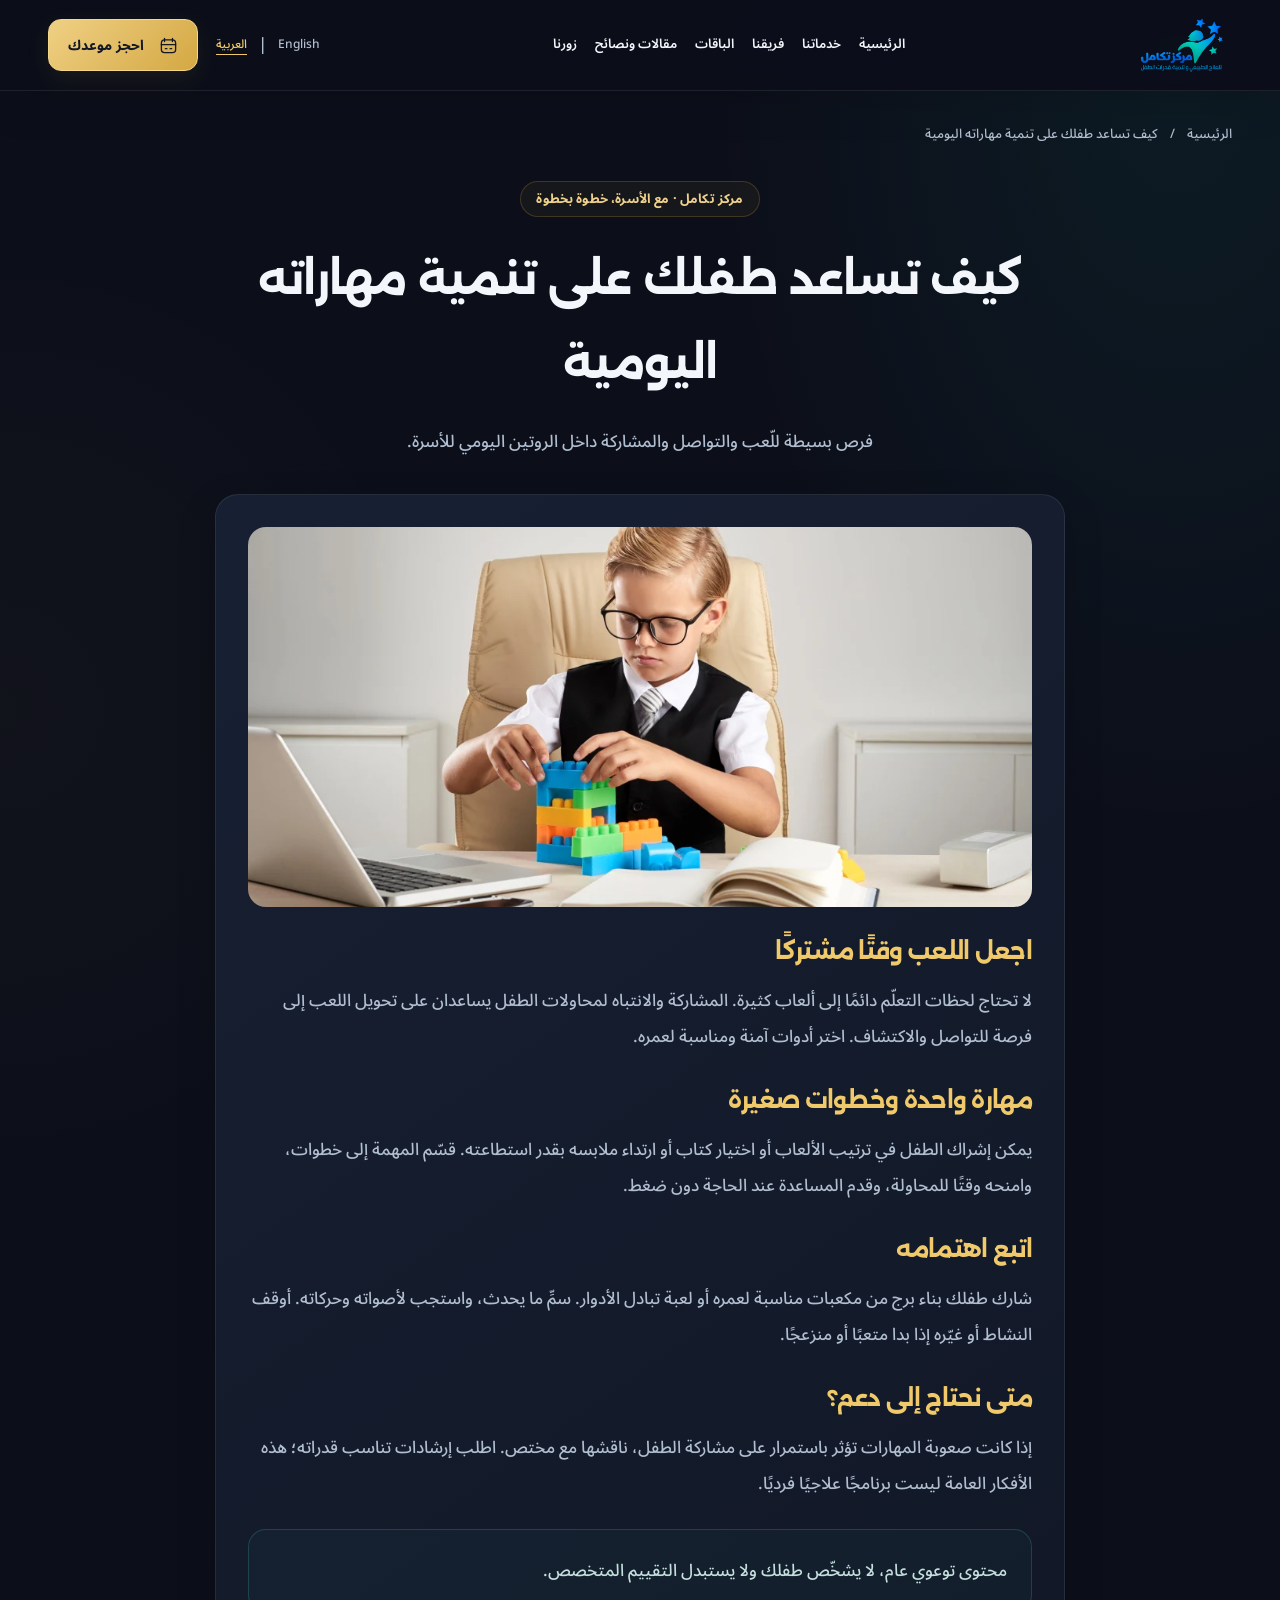
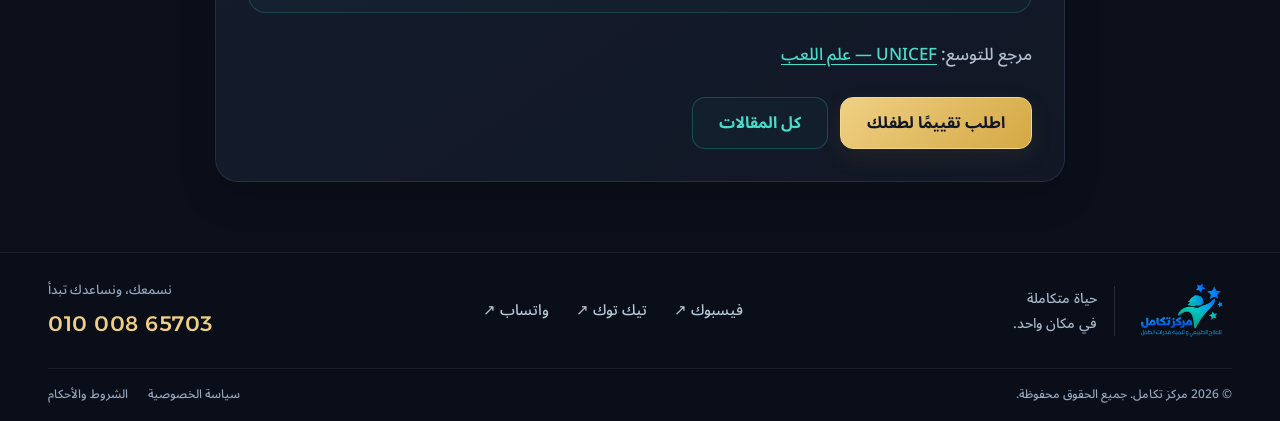
==== article-daily-skills.html @ 3f78d1b7 "update the website" ====
<!doctype html>
<html lang="ar" dir="rtl">
<head>
  <meta charset="UTF-8">
  <meta name="viewport" content="width=device-width, initial-scale=1">
  <meta name="theme-color" content="#0c0f1a">
  <meta name="keywords" content="علاج طبيعي أطفال دمنهور، مركز تكامل، تخاطب، تأهيل أطفال، تنمية مهارات">
  <meta name="description" content="فرص بسيطة للّعب والتواصل والمشاركة داخل الروتين اليومي للأسرة.">
  <title>كيف تساعد طفلك على تنمية مهاراته اليومية | مركز تكامل</title>
  <link rel="icon" href="favicon.ico" sizes="any">
  <link rel="icon" href="assets/images/favicon-32.png" type="image/png" sizes="32x32">
  <link rel="icon" href="assets/images/favicon-192.png" type="image/png" sizes="192x192">
  <link rel="apple-touch-icon" href="assets/images/apple-touch-icon.png" sizes="180x180">
  <meta property="og:type" content="article">
  <meta property="og:locale" content="ar_EG">
  <meta property="og:site_name" content="مركز تكامل للعلاج الطبيعي وتأهيل الأطفال">
  <meta property="og:title" content="كيف تساعد طفلك على تنمية مهاراته اليومية | مركز تكامل">
  <meta property="og:description" content="فرص بسيطة للّعب والتواصل والمشاركة داخل الروتين اليومي للأسرة.">
  <!-- Before publishing, set an absolute public image URL using scripts/set-public-url.cjs. -->
  <meta property="og:image" content="assets/images/hero.jpeg">
  <meta property="og:image:type" content="image/jpeg">
  <meta property="og:image:width" content="1195">
  <meta property="og:image:height" content="896">
  <meta property="og:image:alt" content="استقبال مركز تكامل للعلاج الطبيعي وتأهيل الأطفال في دمنهور">
  <meta name="twitter:card" content="summary_large_image">
  <meta name="twitter:title" content="كيف تساعد طفلك على تنمية مهاراته اليومية | مركز تكامل">
  <meta name="twitter:description" content="فرص بسيطة للّعب والتواصل والمشاركة داخل الروتين اليومي للأسرة.">
  <meta name="twitter:image" content="assets/images/hero.jpeg">
  <meta name="twitter:image:alt" content="استقبال مركز تكامل في دمنهور">
  <link rel="preconnect" href="https://fonts.googleapis.com">
  <link rel="preconnect" href="https://fonts.gstatic.com" crossorigin>
  <link href="https://fonts.googleapis.com/css2?family=Alexandria:wght@400;500;600;700;800&family=Noto+Sans+Arabic:wght@400;500;600;700&display=swap" rel="stylesheet">
  <link rel="stylesheet" href="assets/css/style.css">
  <link rel="stylesheet" href="assets/css/theme.css">
  <script src="assets/js/script.js" defer></script>
</head>
<body>
  <a class="skip-link" href="#main">انتقل إلى المحتوى</a>
  <svg class="icon-library" xmlns="http://www.w3.org/2000/svg" aria-hidden="true"><defs>
    <symbol id="i-arrow" viewBox="0 0 24 24"><path d="M19 12H5m6-6-6 6 6 6"/></symbol>
    <symbol id="i-phone" viewBox="0 0 24 24"><path d="m8 3 3 5-3 3a15 15 0 0 0 5 5l3-3 5 3c-1 7-6 6-12 1S1 5 8 3Z"/></symbol>
    <symbol id="i-pin" viewBox="0 0 24 24"><path d="M20 10c0 6-8 12-8 12S4 16 4 10a8 8 0 1 1 16 0Z"/><circle cx="12" cy="10" r="2.5"/></symbol>
    <symbol id="i-calendar" viewBox="0 0 24 24"><rect x="3" y="5" width="18" height="16" rx="4"/><path d="M7 3v4m10-4v4M3 11h18m-13 5h2m4 0h2"/></symbol>
    <symbol id="i-check" viewBox="0 0 24 24"><path d="m5 12 4 4L19 6"/></symbol>
    <symbol id="i-star" viewBox="0 0 24 24"><path d="m12 2 2.8 6.7L22 12l-7.2 2.8L12 22l-2.8-7.2L2 12l7.2-3.3Z"/></symbol>
    <symbol id="i-heart" viewBox="0 0 24 24"><path d="M20 5c-3-3-6-1-8 1-2-2-5-4-8-1-5 5 3 11 8 15 5-4 13-10 8-15Z"/></symbol>
    <symbol id="i-move" viewBox="0 0 24 24"><circle cx="14" cy="4" r="2"/><path d="m7 10 5-3 4 5 4 1m-8-6-2 7 5 3 1 5m-6-8-4 7"/></symbol>
    <symbol id="i-wave" viewBox="0 0 24 24"><path d="M2 9q3-5 6 0t6 0 8 0M2 15q3-5 6 0t6 0 8 0M2 21q3-5 6 0t6 0 8 0"/></symbol>
    <symbol id="i-chat" viewBox="0 0 24 24"><path d="M21 11a9 9 0 0 1-13 8l-5 2 1-5a9 9 0 1 1 17-5Z"/><path d="M8 10h8m-8 4h5"/></symbol>
    <symbol id="i-puzzle" viewBox="0 0 24 24"><path d="M3 4h6c-2-4 8-4 6 0h6v6c-4-2-4 6 0 4v7h-6c2-4-6-4-4 0H3v-7c4 2 4-6 0-4Z"/></symbol>
    <symbol id="i-book" viewBox="0 0 24 24"><path d="M12 5v16M3 3c3-1 6 0 9 2 3-2 6-3 9-2v16c-3-1-6 0-9 2-3-2-6-3-9-2Z"/></symbol>
    <symbol id="i-smile" viewBox="0 0 24 24"><circle cx="12" cy="12" r="9"/><path d="M8 9h.01M16 9h.01M8 14q4 5 8 0"/></symbol>
    <symbol id="i-clock" viewBox="0 0 24 24"><circle cx="12" cy="12" r="9"/><path d="M12 7v5l3 2"/></symbol>
    <symbol id="i-close" viewBox="0 0 24 24"><path d="m6 6 12 12M6 18 18 6"/></symbol>

    <!-- Reusable, decorative-only rounded doodles. No text or interaction. -->
    <symbol id="d-cloud" viewBox="0 0 80 60"><path d="M19 42C7 43 7 26 19 25c-1-16 23-21 29-6 14-6 26 11 16 20-3 3-8 4-14 3Z"/><path d="m25 51 3 2m13-1 3 2m12-5 2 2" stroke-dasharray="1 6"/></symbol>
    <symbol id="d-kite" viewBox="0 0 80 110"><path d="m36 8 25 20-13 34L19 43Z"/><path d="m36 8 12 54M19 43l42-15M48 62c-20 12 10 19-2 29-4 4-10 4-15 11"/><path d="m42 73-8-3 3 9 5-6 8 5-1-9Z"/><path d="m11 13-4-2m56 1 4-4" opacity=".5"/></symbol>
    <symbol id="d-planet" viewBox="0 0 80 80"><circle cx="40" cy="39" r="21"/><ellipse cx="40" cy="42" rx="34" ry="10" transform="rotate(-22 40 42)"/><circle cx="34" cy="30" r="3"/><path d="m65 9 1 4m-3-2 5-1"/></symbol>
    <symbol id="d-blocks" viewBox="0 0 80 70"><rect x="9" y="34" width="25" height="25" rx="5" transform="rotate(-6 21 46)"/><rect x="40" y="36" width="25" height="25" rx="5" transform="rotate(5 52 48)"/><path d="m28 27 8-19 14 16c1 2-1 4-3 4l-16 2q-5 0-3-3Z"/><circle cx="21" cy="46" r="5"/><path d="m47 44 10 10m0-10-10 10"/></symbol>
    <symbol id="d-physio" viewBox="0 0 80 60"><ellipse cx="24" cy="34" rx="6" ry="11" transform="rotate(25 24 34)"/><ellipse cx="46" cy="21" rx="6" ry="11" transform="rotate(25 46 21)"/><path d="M10 49c17 8 33 2 40-9s12-9 23-8" stroke-dasharray="1 6"/></symbol>
    <symbol id="d-speech" viewBox="0 0 80 60"><path d="M8 15q0-6 7-6h23q7 0 7 7v12q0 7-7 7H24l-10 8 2-8q-8 0-8-7Z"/><path d="M47 24h14q8 0 8 8v10q0 7-7 7h-3l1 7-10-7h-9q-7 0-7-7"/><path d="M18 22h1m9 0h1m9 0h1" stroke-width="3.5"/></symbol>
    <symbol id="d-sensory" viewBox="0 0 80 60"><path d="m13 18 12-3c-7-11 9-15 8-2l12-3 4 12c11-8 15 10 2 8l4 13-13 4c7 10-9 15-8 2l-13 3-3-12C5 48 1 32 16 32Z"/><circle cx="66" cy="15" r="5"/><path d="m62 39 7-4 2 8Z"/></symbol>
    <symbol id="d-water" viewBox="0 0 80 60"><circle cx="24" cy="16" r="7"/><circle cx="49" cy="25" r="5"/><circle cx="60" cy="10" r="3"/><path d="M7 40q8-9 16 0t16 0 16 0 16 0M13 51q8-8 16 0t16 0 16 0"/></symbol>
    <symbol id="d-feeding" viewBox="0 0 80 60"><path d="M20 30c-14-6-4-27 5-20 9 7 4 18-1 20l-2 22q-2 4-5 0Z"/><path d="M41 33h31c-1 14-27 17-31 0Zm5 14h20"/><path d="M48 24c-6-6 5-7 1-13m11 12c-5-5 5-7 1-12" opacity=".65"/></symbol>
    <symbol id="d-journey" viewBox="0 0 240 65"><path d="M8 48c28-41 52 23 87-4 36-29 42-18 61-8s35 12 70-22" stroke-dasharray="1 8"/><path d="m213 15 15-4-3 16"/></symbol>
    <symbol id="d-bear" viewBox="0 0 80 75"><path d="M19 28C-1 17 18 0 27 19c8-4 18-4 26 0C65 0 81 20 61 29c16 26 0 42-21 42S3 54 19 28Z" fill="var(--raised)"/><circle cx="28" cy="41" r="2" fill="currentColor" stroke="none"/><circle cx="51" cy="41" r="2" fill="currentColor" stroke="none"/><path d="M35 49q5-5 10 0l-5 4Zm5 4v3m-7 0q7 6 14 0"/><path d="m11 62 4-4m50 1 4 4"/></symbol>
  <symbol id="service-icon-physio" viewBox="0 0 44 44"><circle cx="20" cy="8" r="4" fill="#f0cc7c"/><path d="m9 20 10-7 6 8 7 2M19 14l-4 12 8 6 1 9M15 26 8 38" stroke="#71c7ff" stroke-width="4"/><path d="M30 9h7m-3-3v6" stroke="#63e0c7"/></symbol><symbol id="service-icon-speech" viewBox="0 0 44 44"><path d="M5 8h26v20H16l-8 7v-7H5Z" fill="#63e0c7" fill-opacity=".25" stroke="#63e0c7"/><path d="M25 20h14v16h-4v6l-8-6h-7" stroke="#f0cc7c"/><circle cx="12" cy="18" r="2" fill="#63e0c7"/><circle cx="19" cy="18" r="2" fill="#63e0c7"/><circle cx="26" cy="18" r="2" fill="#63e0c7"/></symbol><symbol id="service-icon-sensory" viewBox="0 0 44 44"><path d="M6 9h10c-3-9 12-9 9 0h10v10c9-3 9 12 0 9v10H25c3-9-12-9-9 0H6V28c9 3 9-12 0-9Z" fill="#c8b0f7" fill-opacity=".25" stroke="#c8b0f7"/><circle cx="20" cy="23" r="5" fill="#f0cc7c" stroke="none"/></symbol><symbol id="service-icon-water" viewBox="0 0 44 44"><path d="M22 4C18 11 9 17 9 25a13 13 0 0 0 26 0C35 17 26 11 22 4Z" fill="#76daf0" fill-opacity=".3" stroke="#76daf0"/><path d="M4 37q5-5 10 0t10 0 10 0 8 0M15 25q0 7 7 7" stroke="#63e0c7"/></symbol><symbol id="service-icon-learning" viewBox="0 0 44 44"><path d="M22 12Q12 5 4 9v27q9-4 18 3 9-7 18-3V9q-9-4-18 3Z" fill="#f0cc7c" fill-opacity=".2" stroke="#f0cc7c"/><path d="M22 12v27M9 17l7 2m-7 5 7 2m12-8 7-2m-7 9 7-2" stroke="#63e0c7"/></symbol><symbol id="service-icon-feeding" viewBox="0 0 44 44"><circle cx="19" cy="17" r="11" fill="#f2b1bb" fill-opacity=".2" stroke="#f2b1bb"/><path d="M13 20q6 6 12 0M7 40v-5q12-10 24 0v5M37 20v19" stroke="#f2b1bb"/><ellipse cx="37" cy="13" rx="4" ry="7" fill="#f0cc7c" stroke="none"/><circle cx="15" cy="15" r="1.5" fill="#f0cc7c"/><circle cx="23" cy="15" r="1.5" fill="#f0cc7c"/></symbol></defs></svg>

  <header class="site-header">
    <div class="container header-inner">
      <a class="brand" href="index.html#home" aria-label="تكامل، الرئيسية"><img src="assets/images/logo.webp" alt="شعار مركز تكامل" width="94" height="63"><span class="brand-divider"></span><span class="brand-caption">العلاج الطبيعي<br>وتأهيل الأطفال</span></a>
      <nav class="desktop-nav" aria-label="القائمة الرئيسية"><a href="index.html#home" data-i18n="home">الرئيسية</a><a href="index.html#services" data-i18n="services">خدماتنا</a><a href="index.html#team" data-i18n="team">فريقنا</a><a href="packages.html" data-i18n="packages">الباقات</a><a href="index.html#articles" data-i18n="articles">مقالات ونصائح</a><a href="index.html#visit" data-i18n="visit">زورنا</a></nav>
      <div class="header-actions"><div class="language-switch" role="group" aria-label="لغة الواجهة / Interface language"><button type="button" data-language="ar" lang="ar" aria-pressed="true">العربية</button><span aria-hidden="true">|</span><button type="button" data-language="en" lang="en" aria-pressed="false">English</button></div><button class="btn btn-primary btn-small" data-book><svg><use href="#i-calendar"/></svg><span data-i18n="book">احجز موعدك</span></button></div>
    </div>
  <nav class="mobile-extra-nav" aria-label="صفحات المركز"><a href="packages.html" data-i18n="packages">الباقات</a><a href="index.html#articles" data-i18n="articles">مقالات ونصائح</a><a href="index.html#team" data-i18n="team">فريقنا</a></nav></header><p class="language-notice container" lang="en" dir="ltr" hidden>English interface preview. Clinical information and articles are currently available in Arabic.</p>

  <main id="main" class="content-page container" lang="ar" dir="rtl"><nav class="breadcrumbs" aria-label="مسار الصفحة"><a href="index.html">الرئيسية</a><span aria-hidden="true">/</span><span>كيف تساعد طفلك على تنمية مهاراته اليومية</span></nav><header class="page-intro"><span class="eyebrow">مركز تكامل · مع الأسرة، خطوة بخطوة</span><h1>كيف تساعد طفلك على تنمية مهاراته اليومية</h1><p>فرص بسيطة للّعب والتواصل والمشاركة داخل الروتين اليومي للأسرة.</p></header><article class="prose-panel"><img class="article-cover" src="assets/images/تنمية المهارات وصعوبات التعلّم.webp" alt="كيف تساعد طفلك على تنمية مهاراته اليومية" width="800" height="533"><section><h2>اجعل اللعب وقتًا مشتركًا</h2><p>لا تحتاج لحظات التعلّم دائمًا إلى ألعاب كثيرة. المشاركة والانتباه لمحاولات الطفل يساعدان على تحويل اللعب إلى فرصة للتواصل والاكتشاف. اختر أدوات آمنة ومناسبة لعمره.</p></section><section><h2>مهارة واحدة وخطوات صغيرة</h2><p>يمكن إشراك الطفل في ترتيب الألعاب أو اختيار كتاب أو ارتداء ملابسه بقدر استطاعته. قسّم المهمة إلى خطوات، وامنحه وقتًا للمحاولة، وقدم المساعدة عند الحاجة دون ضغط.</p></section><section><h2>اتبع اهتمامه</h2><p>شارك طفلك بناء برج من مكعبات مناسبة لعمره أو لعبة تبادل الأدوار. سمِّ ما يحدث، واستجب لأصواته وحركاته. أوقف النشاط أو غيّره إذا بدا متعبًا أو منزعجًا.</p></section><section><h2>متى نحتاج إلى دعم؟</h2><p>إذا كانت صعوبة المهارات تؤثر باستمرار على مشاركة الطفل، ناقشها مع مختص. اطلب إرشادات تناسب قدراته؛ هذه الأفكار العامة ليست برنامجًا علاجيًا فرديًا.</p></section><aside class="info-panel">محتوى توعوي عام، لا يشخّص طفلك ولا يستبدل التقييم المتخصص.</aside><p class="article-source">مرجع للتوسع: <a href="https://www.unicef.org/parenting/child-care/science-of-play" target="_blank" rel="noopener noreferrer">UNICEF — علم اللعب</a></p><div class="page-actions"><button class="btn btn-primary" data-book>اطلب تقييمًا لطفلك</button><a class="btn btn-outline" href="index.html#articles">كل المقالات</a></div></article></main><footer class="site-footer"><div class="container footer-top"><a class="brand" href="index.html#home"><img src="assets/images/logo.webp" width="100" height="67" alt="مركز تكامل"><span class="footer-slogan">حياة متكاملة<br>في مكان واحد.</span></a><div class="footer-social"><a href="https://www.facebook.com/profile.php?id=100064172256756" target="_blank" rel="noopener noreferrer">فيسبوك ↗</a><a href="https://tiktok.com/@drminareda" target="_blank" rel="noopener noreferrer">تيك توك ↗</a><a href="https://wa.me/201068681114" target="_blank" rel="noopener noreferrer">واتساب ↗</a></div><a class="footer-phone" href="tel:01000865703"><small>نسمعك، ونساعدك تبدأ</small><strong dir="ltr">010 008 65703</strong></a></div><div class="container footer-bottom"><span>© <span id="year">2026</span> مركز تكامل. جميع الحقوق محفوظة.</span><span class="footer-legal"><a href="privacy.html" data-i18n="privacy">سياسة الخصوصية</a><a href="terms.html" data-i18n="terms">الشروط والأحكام</a></span></div></footer><nav class="mobile-dock" aria-label="الوصول السريع"><a href="index.html#home" class="dock-item"><svg><use href="#i-heart"/></svg><span>الرئيسية</span></a><a href="index.html#services" class="dock-item"><svg><use href="#i-puzzle"/></svg><span>الخدمات</span></a><button class="dock-book" data-book><svg><use href="#i-calendar"/></svg>احجز موعدك</button><a href="index.html#visit" class="dock-item"><svg><use href="#i-pin"/></svg><span>الموقع</span></a><a href="tel:01000865703" class="dock-item"><svg><use href="#i-phone"/></svg><span>اتصل</span></a></nav><dialog lang="ar" dir="rtl" id="booking-dialog" aria-labelledby="booking-title"><div class="dialog-shell"><button class="close-dialog" aria-label="إغلاق"><svg><use href="#i-close"/></svg></button><span class="eyebrow">خطوة صغيرة، نبدأها معًا</span><h2 id="booking-title">نرتّب أول زيارة؟</h2><div class="booking-progress" aria-label="خطوات طلب الموعد"><span class="current" id="progress-one">١. تفاصيل الزيارة</span><i></i><span id="progress-two">٢. راجع وأرسل</span></div><form id="booking-form"><label for="parent-name">اسم ولي الأمر <span>*</span></label><input id="parent-name" name="parent" autocomplete="name" placeholder="الاسم الذي تحب أن نناديك به" required maxlength="70"><label for="booking-service">الخدمة المطلوبة <span>*</span></label><select id="booking-service" name="service" required><option value="تقييم أولي / أحتاج مساعدة في الاختيار">تقييم أولي / أحتاج مساعدة في الاختيار</option></select><div class="form-columns"><div><label for="preferred-date">يوم مفضّل <small>اختياري</small></label><input id="preferred-date" name="date" type="date"></div><div><label for="preferred-period">الفترة المفضّلة</label><select id="preferred-period" name="period"><option value="أي وقت مناسب">أي وقت مناسب</option><option>صباحًا</option><option>مساءً</option></select></div></div><p class="form-note"><svg><use href="#i-chat"/></svg>هنجهّز رسالة واتساب بالتفاصيل. الموعد يتأكد بعد رد المركز.</p><button class="btn btn-primary full-width" type="submit">مراجعة طلب الموعد <svg><use href="#i-arrow"/></svg></button><p class="privacy-note">بياناتك لا تُحفظ في الموقع. تُشارك مع المركز عند إرسالك الرسالة عبر واتساب.</p></form><div id="booking-review" hidden><div class="review-card" id="review-summary"></div><p class="form-note">راجع التفاصيل، ثم افتح واتساب واضغط إرسال لإتمام طلبك. الموعد المفضّل ليس حجزًا مؤكدًا.</p><a class="btn btn-primary full-width" id="whatsapp-send" target="_blank" rel="noopener noreferrer">افتح واتساب لإرسال الطلب <svg><use href="#i-arrow"/></svg></a><button class="text-button review-back" id="review-back">تعديل التفاصيل</button></div><a class="booking-phone" href="tel:01000865703">تفضّل المكالمة؟ <span dir="ltr">010 008 65703</span></a></div></dialog><div class="toast" id="toast" role="status"></div><noscript><p class="container">للحجز اتصل على <a href="tel:01000865703">01000865703</a>.</p></noscript></body></html>
---- assets/css/style.css ----
:root{--blue:#0963d7;--blue-deep:#064ba7;--teal:#029c98;--ink:#182d44;--muted:#6b7987;--line:#e7edf1;--ice:#f1f7fc;--mint:#ecf8f4;--white:#fff;--radius:24px;--font:'Noto Sans Arabic',sans-serif;--heading:'Alexandria',sans-serif}
*{box-sizing:border-box}html{scroll-behavior:smooth;scroll-padding-top:105px}body{margin:0;background:var(--white);color:var(--ink);font:15px/1.8 var(--font);-webkit-font-smoothing:antialiased}button,input,select{font:inherit}button,a,input,select,summary{-webkit-tap-highlight-color:transparent}button,a{touch-action:manipulation}button{cursor:pointer}a{text-decoration:none;color:inherit}button{color:inherit}button:disabled{cursor:default}svg{width:22px;height:22px;fill:none;stroke:currentColor;stroke-width:1.65;stroke-linecap:round;stroke-linejoin:round;flex-shrink:0}img{max-width:100%;display:block}h1,h2,h3,p{margin:0}h1,h2,h3{font-family:var(--heading);font-weight:600;letter-spacing:-.7px}h2{font-size:27px;line-height:1.6}h3{font-size:24px}button{border:0;background:none}button:focus-visible,a:focus-visible,summary:focus-visible,input:focus-visible,select:focus-visible,[tabindex]:focus-visible{outline:3px solid #03a4a0;outline-offset:4px}button,a{transition:background .2s,transform .2s,color .2s,box-shadow .2s}button:active,.btn:active{transform:translateY(1px)}[hidden]{display:none!important}.container{width:min(1224px,calc(100% - 96px));margin-inline:auto}.icon-library{position:absolute;width:0;height:0;overflow:hidden}.sr-only{position:absolute;width:1px;height:1px;overflow:hidden;clip-path:inset(50%);white-space:nowrap}.skip-link{position:fixed;top:-80px;right:20px;z-index:100;background:var(--blue);color:white;padding:12px}.skip-link:focus{top:10px}
.site-header{position:sticky;top:0;background:rgba(255,255,255,.96);backdrop-filter:blur(16px);border-bottom:1px solid var(--line);z-index:20}.header-inner{height:90px;display:flex;align-items:center;justify-content:space-between;gap:22px}.brand{display:flex;align-items:center;gap:17px}.brand img{object-fit:contain;width:94px;height:63px}.brand-divider{height:30px;width:1px;background:var(--line)}.brand-caption{font-size:10px;line-height:1.9;color:var(--muted)}.desktop-nav{display:flex;gap:31px;align-items:center;height:100%;font-size:13px}.desktop-nav a{height:100%;display:flex;align-items:center;position:relative}.desktop-nav a:hover,.desktop-nav .active{color:var(--blue)}.desktop-nav .active:after{content:'';position:absolute;bottom:20px;right:50%;width:4px;height:4px;border-radius:50%;background:var(--blue)}.header-actions{display:flex;align-items:center;gap:23px}.phone-link{display:flex;align-items:center;gap:8px;font-size:12px;font-weight:600}.phone-link svg{width:17px}.btn{display:inline-flex;align-items:center;justify-content:center;gap:15px;min-height:54px;padding:12px 26px;border-radius:12px;font-weight:600;font-size:13px;border:1px solid transparent;white-space:nowrap}.btn svg{width:19px;height:19px}.btn-primary{background:var(--blue);color:white;box-shadow:0 5px 12px #0963d70b}.btn-primary:hover{background:var(--blue-deep);box-shadow:0 6px 18px #0963d727;transform:translateY(-2px)}.btn-outline{background:white;border-color:#dce4ec}.btn-outline:hover{border-color:var(--blue);color:var(--blue);background:#f8fbff}.btn-small{min-height:44px;padding:8px 19px;font-size:12px}.eyebrow{font-size:11px;font-weight:600;letter-spacing:.15px;color:var(--teal);display:flex;align-items:center;gap:8px}.status-dot{width:7px;height:7px;border-radius:50%;background:var(--teal);box-shadow:0 0 0 4px #029c9810}
.hero{display:grid;grid-template-columns:1fr 1fr;gap:55px;align-items:center;padding-block:52px 38px}.hero-copy{padding:14px 0 14px 10px}.hero h1{position:relative;font-size:clamp(34px,3.7vw,51px);line-height:1.65;margin:19px 0 23px;font-weight:700;letter-spacing:-1.9px}.highlight{color:var(--blue);position:relative;white-space:nowrap}.hand-line{position:absolute;bottom:-9px;right:0;width:95%;height:9px;border-top:3px solid #80d4c5;border-radius:50%;transform:rotate(-2deg)}.heading-star{color:#e9b856;font-size:39px;display:inline-block;margin-right:18px;vertical-align:middle;font-weight:400}.hero-description{font-size:15px;line-height:2.1;color:var(--muted)}.hero-actions{display:flex;gap:11px;margin-top:28px}.hero-note{display:flex;align-items:center;gap:9px;font-size:10px;color:var(--muted);margin-top:24px}.mini-heart{width:26px;height:26px;border-radius:50%;background:#eaf8f3;color:var(--teal);display:grid;place-items:center}.mini-heart svg{width:14px;height:14px}.hero-art{position:relative;background:#eef5f8;border-radius:30px;isolation:isolate;min-width:0;height:437px;overflow:visible}.hero-image{width:100%;height:100%;object-fit:cover;border-radius:30px;mix-blend-mode:multiply}.art-topline{position:absolute;top:24px;right:25px;left:25px;display:flex;align-items:center;justify-content:space-between;font-size:10px;color:#547184;z-index:1}.art-topline svg{width:23px;color:var(--teal)}.floating-note{position:absolute;display:flex;align-items:center;gap:11px;padding:14px 16px;background:#fffffff2;backdrop-filter:blur(10px);border:1px solid white;border-radius:16px;box-shadow:0 13px 35px #2248650e}.note-progress{bottom:56px;right:-25px}.note-icon{width:39px;height:39px;display:grid;place-items:center;background:var(--mint);color:var(--teal);border-radius:11px}.floating-note strong{font-size:11px;font-weight:600;display:block}.floating-note small{display:block;font-size:9px;color:var(--muted)}.note-spark{color:#e3b14a;font-size:22px;margin-right:14px}.art-bottomline{position:absolute;bottom:18px;right:25px;left:25px;display:flex;justify-content:space-between;align-items:center;font-size:8px;color:#657e8e;gap:8px}.tiny-dots{display:flex;gap:4px}.tiny-dots i{width:5px;height:5px;border-radius:50%;background:#b6cfdc}.tiny-dots i:first-child{background:var(--blue);width:16px;border-radius:10px}.care-strip{display:flex;justify-content:space-around;align-items:center;gap:20px;padding:24px 14px;border-top:1px solid var(--line);border-bottom:1px solid var(--line)}.care-strip>div{display:flex;gap:11px;align-items:center;font-size:11px}.care-strip svg{width:20px;height:20px;color:var(--teal)}.strip-separator{height:19px;width:1px;background:var(--line)}
.explore{padding-top:52px}.section-head{display:flex;align-items:end;justify-content:space-between;gap:20px;margin-bottom:23px}.section-head .eyebrow{margin-bottom:7px}.section-head h2 span{color:var(--muted);font-weight:400}.section-aside{font-size:10px;color:var(--muted);padding-bottom:9px}.explore-tabs{display:flex;gap:6px;border-bottom:1px solid var(--line)}.explore-tabs button{display:flex;align-items:center;gap:9px;padding:13px 28px 17px;font-size:13px;position:relative;color:var(--muted)}.explore-tabs button svg{width:18px;height:18px}.explore-tabs button[aria-selected=true]{color:var(--blue);font-weight:600}.explore-tabs button[aria-selected=true]:after{content:'';position:absolute;bottom:-1px;left:15px;right:15px;height:3px;border-radius:3px;background:var(--blue)}.tab-panel{padding-top:22px;animation:appear .3s ease}.services-toolbar{display:flex;align-items:center;justify-content:space-between;gap:12px;margin-bottom:20px}.filters{display:flex;gap:7px;flex-wrap:wrap}.filters button{border:1px solid transparent;border-radius:8px;padding:7px 14px;font-size:10px;color:var(--muted)}.filters button.selected{color:var(--ink);background:#f1f5f8;font-weight:600}.filters button:hover{border-color:#dbe6ef}.text-button{display:inline-flex;align-items:center;justify-content:center;gap:10px;font-size:11px;color:var(--blue);font-weight:600;padding:5px 0}.text-button:hover{color:var(--blue-deep)}.text-button svg{width:17px;height:17px}.service-help{color:var(--teal)}.service-help span{font-size:22px;line-height:1}.service-grid{display:grid;grid-template-columns:repeat(3,1fr);gap:13px;min-height:270px;align-content:start}.service-card{position:relative;border:1px solid var(--line);border-radius:16px;padding:20px 20px 15px;display:flex;align-items:start;gap:16px;text-align:right;min-height:130px;background:#fff;transition:transform .2s,border-color .2s,box-shadow .2s}.service-card:hover{transform:translateY(-3px);border-color:#b5cee9;box-shadow:0 7px 23px #132c4510}.service-card-icon{width:43px;height:43px;border-radius:12px;background:var(--card-bg);color:var(--card-color);display:grid;place-items:center;flex-shrink:0}.service-card h3{font-size:12px;letter-spacing:-.2px;margin:4px 0 7px;font-weight:600;line-height:1.7}.service-card p{font-size:10px;line-height:1.9;color:var(--muted);padding-left:7px}.service-arrow{position:absolute;bottom:14px;left:16px;color:#8495a4;width:16px;height:16px}.service-footer{display:flex;align-items:center;justify-content:space-between;gap:16px;padding-top:16px}.service-footer>span{display:flex;align-items:center;gap:7px;color:var(--muted);font-size:10px}.service-footer>span svg{width:15px;height:15px;color:var(--teal)}
.team-layout,.visit-layout{display:grid;grid-template-columns:.8fr 1.2fr;gap:45px;padding:16px 0 8px;min-height:380px}.doctor-art{border-radius:22px;background:linear-gradient(140deg,#edf8f4,#eaf2fd);display:flex;flex-direction:column;align-items:center;justify-content:center;position:relative;min-height:290px}.doctor-monogram{font:500 56px var(--heading);color:var(--blue);border:1px solid #c5e0e8;border-radius:50%;background:#ffffff9c;width:135px;height:135px;display:grid;place-items:center;margin-bottom:15px}.doctor-art>span{font:600 19px var(--heading)}.doctor-art>small{color:var(--muted);font-size:11px;margin-top:7px}.doctor-star{position:absolute;top:28px;left:30px;color:var(--teal);width:30px;height:30px}.doctor-info{padding:15px 0}.doctor-info h3{margin:7px 0 5px}.doctor-role{font-size:13px}.credentials{list-style:none;margin:20px 0;padding:0;display:grid;gap:13px}.credentials li{display:flex;gap:10px;font-size:13px;align-items:center}.credentials svg{background:var(--mint);color:var(--teal);border-radius:50%;padding:3px}.credentials small{display:block;color:var(--muted);font-size:11px}.muted{color:var(--muted);font-size:12px}.doctor-info .btn{margin-top:20px}.visit-layout{grid-template-columns:1fr 1fr;gap:30px}.visit-info h3{margin:10px 0 15px}.visit-info p{font-size:13px;line-height:2}.visit-buttons{display:flex;gap:8px;margin:22px 0 18px}.small{font-size:10px!important;display:flex;align-items:center;gap:7px}.small svg{width:15px;height:15px}.map-shell{border:1px solid var(--line);border-radius:20px;overflow:hidden;position:relative;min-height:320px;background:var(--ice)}.map-shell iframe{width:100%;height:100%;min-height:320px;border:0;display:block}.map-label{position:absolute;bottom:15px;right:12px;left:12px;display:flex;gap:7px;align-items:center;justify-content:center;background:white;padding:10px;border-radius:10px;font-size:10px;box-shadow:0 3px 15px #0001}.map-label svg{width:16px;height:16px}
.start-banner{position:relative;isolation:isolate;overflow:hidden;border-radius:22px;background:#eff7f7;padding:33px 46px;margin-top:43px;display:flex;align-items:center;gap:26px}.start-banner:after{content:'';position:absolute;width:290px;height:290px;border:1px solid #d7e9e9;border-radius:50%;z-index:-1;left:-50px;top:-40px;box-shadow:0 0 0 35px #e8f2f3,0 0 0 36px #d7e9e9}.banner-mark{font-size:77px;color:var(--teal);line-height:1;font-family:Arial}.start-banner h2{font-size:23px;line-height:1.7;margin-top:4px}.banner-action{margin-right:auto;display:flex;flex-direction:column;align-items:center;gap:9px}.banner-action>span{font-size:9px;color:var(--muted)}.faq{display:grid;grid-template-columns:1fr 1.6fr;gap:65px;padding-block:50px}.faq-heading h2{margin:6px 0 13px}.faq-items details{border-bottom:1px solid var(--line)}.faq-items summary{display:flex;align-items:center;justify-content:space-between;gap:10px;cursor:pointer;list-style:none;padding:13px 0;font-size:12px;font-weight:600;min-height:49px}.faq-items summary::-webkit-details-marker{display:none}.faq-items summary span{font-size:21px;font-weight:400;color:var(--muted)}.faq-items details[open] summary span{transform:rotate(45deg);color:var(--blue)}.faq-items details p{font-size:11px;line-height:2.1;color:var(--muted);padding:0 0 15px 22px}.site-footer{background:#f7f9fb;border-top:1px solid var(--line)}.footer-top{display:flex;align-items:center;justify-content:space-between;gap:20px;padding-block:25px}.footer-slogan{font-size:11px;color:var(--muted);border-right:1px solid #dbe4ec;padding-right:17px}.footer-social{display:flex;gap:27px;font-size:10px;color:var(--muted)}.footer-social a:hover{color:var(--blue)}.footer-phone{display:flex;flex-direction:column;gap:2px;text-align:left}.footer-phone small{font-size:9px;color:var(--muted)}.footer-phone strong{font-family:var(--heading);font-size:17px;font-weight:500;letter-spacing:.5px}.footer-bottom{border-top:1px solid var(--line);padding-block:15px;display:flex;justify-content:space-between;color:#7a8795;font-size:9px}.mobile-dock{display:none}
dialog{padding:0;border:1px solid var(--line);border-radius:24px;width:min(510px,calc(100% - 28px));max-height:calc(100dvh - 40px);color:var(--ink);box-shadow:0 25px 100px #102d4533}dialog::backdrop{background:#142c4966;backdrop-filter:blur(5px)}.dialog-shell{padding:35px;position:relative}.close-dialog{position:absolute;top:16px;left:16px;width:33px;height:33px;border-radius:50%;display:grid;place-items:center;background:#f2f5f8;color:var(--muted)}.close-dialog:hover{background:#e6edf5}.close-dialog svg{width:16px;height:16px}.dialog-shell h2{font-size:25px;margin:9px 0 20px}.booking-progress{display:flex;align-items:center;gap:10px;color:var(--muted);font-size:10px;margin:16px 0 24px}.booking-progress .current{color:var(--blue);font-weight:600}.booking-progress i{height:1px;flex:1;background:var(--line)}label{display:block;font-size:11px;font-weight:600;margin:15px 0 7px}label>span{color:var(--blue)}label small{color:var(--muted);font-weight:400;margin-right:4px}input,select{width:100%;min-width:0;border:1px solid #dfe6ed;background:#fff;color:var(--ink);border-radius:9px;height:46px;padding:8px 11px;font-size:12px}input::placeholder{color:#94a0ac;font-size:10px}.form-columns{display:grid;grid-template-columns:1fr 1fr;gap:13px}.form-note{display:flex;gap:8px;align-items:start;background:#f1f7fc;padding:12px;border-radius:10px;color:#566e85;font-size:10px;margin:20px 0 15px;line-height:1.9}.form-note svg{width:18px;height:18px;margin-top:2px}.full-width{width:100%;min-height:49px}.privacy-note{font-size:9px;color:var(--muted);line-height:1.9;text-align:center;margin:12px 0 0}.booking-phone{border-top:1px solid var(--line);margin-top:22px;padding-top:14px;display:flex;justify-content:center;gap:12px;font-size:10px;color:var(--muted)}.booking-phone span{color:var(--blue);font-weight:600}.review-card{background:#f8fafc;border:1px solid var(--line);padding:17px;border-radius:14px;display:grid;gap:10px;font-size:12px}.review-row{display:flex;justify-content:space-between;gap:18px}.review-row span{color:var(--muted);flex-shrink:0}.review-row strong{font-weight:500;overflow-wrap:anywhere;text-align:left}.review-back{display:flex;margin:12px auto}.detail-icon{margin-bottom:17px;width:55px;height:55px;border-radius:16px;display:grid;place-items:center;background:var(--ice);color:var(--blue)}#service-detail h2{margin:8px 0 15px;font-size:24px}#service-detail p{font-size:13px;line-height:2;color:var(--muted)}#service-detail .detail-tags{display:flex;flex-wrap:wrap;gap:6px;margin:20px 0}#service-detail .detail-tags span{font-size:10px;padding:5px 10px;border-radius:7px;background:var(--ice);color:var(--blue)}#service-detail .detail-note{font-size:10px;border-top:1px solid var(--line);padding-top:14px;margin:15px 0 22px}.guide-options{display:grid;gap:9px;margin-top:22px}.guide-options button{border:1px solid var(--line);border-radius:12px;padding:15px;display:flex;align-items:center;gap:12px;font-size:12px;text-align:right}.guide-options button:hover{background:var(--ice);border-color:#b5cee9}.guide-options button svg{color:var(--teal)}.guide-options button span{margin-right:auto;color:var(--blue)}.toast{position:fixed;bottom:28px;left:50%;transform:translate(-50%,15px);opacity:0;pointer-events:none;background:var(--ink);color:white;border-radius:12px;padding:12px 22px;font-size:12px;z-index:80;transition:opacity .2s,transform .2s;width:max-content;max-width:90%}.toast.show{opacity:1;transform:translate(-50%,0)}.noscript-message{padding:20px;text-align:center;background:#fff4d8}.noscript-message a{color:var(--blue);text-decoration:underline}@keyframes appear{from{opacity:.4;transform:translateY(5px)}to{opacity:1;transform:translateY(0)}}
@media(min-width:1500px){.hero{padding-top:65px;padding-bottom:48px}.hero-art{height:475px}.hero h1{font-size:53px}}
@media(max-width:1100px){.container{width:calc(100% - 56px)}.header-actions{gap:12px}.phone-link span{display:none}.desktop-nav{gap:25px}.hero{gap:32px}.hero h1{font-size:36px}.heading-star{font-size:30px;margin-right:10px}.hero-art{height:395px}.hero-description{font-size:13px}.brand-caption{display:none}.brand-divider{display:none}.service-card{padding:16px 14px;gap:11px}.service-card-icon{width:36px;height:36px}.service-card h3{font-size:11px}.section-aside{display:none}.care-strip>div{font-size:10px;gap:7px}.care-strip{gap:12px}.start-banner{padding:30px}.banner-mark{font-size:62px}}
@media(max-width:760px){html{scroll-padding-top:90px}.container{width:calc(100% - 36px)}.site-header .container{width:calc(100% - 32px)}.header-inner{height:72px;gap:12px}.brand img{width:78px;height:53px}.desktop-nav{display:none}.phone-link{display:none}.btn-small{min-height:39px;font-size:10px;padding:8px 13px;gap:8px}.btn-small svg{width:15px}.hero{grid-template-columns:1fr;gap:25px;padding-block:27px 22px}.hero-copy{padding:0}.hero .eyebrow{font-size:10px}.hero h1{font-size:clamp(31px,7.9vw,48px);line-height:1.6;letter-spacing:-1.4px;margin:13px 0 22px}.heading-star{font-size:30px;margin-right:18px}.hero-description{font-size:12px;line-height:2}.hero-description br.desktop-break{display:none}.hero-actions{margin-top:20px;gap:9px}.hero-actions .btn{min-height:48px;padding:10px 18px;font-size:11px}.hero-note{font-size:9px;margin-top:15px;gap:7px}.hero-art{height:290px;border-radius:22px;margin:0 5px 0 0}.hero-image{border-radius:22px;object-position:center 53%}.art-topline{font-size:8px;top:15px;right:18px;left:18px}.art-topline svg{width:19px}.note-progress{right:-5px;bottom:39px;padding:10px 12px;border-radius:13px;gap:8px}.floating-note strong{font-size:9px}.floating-note small{font-size:8px}.note-icon{width:32px;height:32px}.note-icon svg{width:19px}.note-spark{font-size:18px;margin-right:8px}.art-bottomline{font-size:7px;bottom:13px;right:18px;left:18px}.care-strip{display:grid;grid-template-columns:1fr 1fr;gap:13px 8px;padding:17px 0}.care-strip>div{font-size:9px;gap:7px}.care-strip>div:nth-of-type(even){padding-right:8px}.care-strip svg{width:17px;height:17px}.strip-separator{display:none}.explore{padding-top:30px}.section-head{margin-bottom:18px}.section-head .eyebrow{font-size:9px}.section-head h2{font-size:20px;line-height:1.8;letter-spacing:-.65px}.section-head h2 span{display:block;font-size:17px}.explore-tabs{gap:0;justify-content:space-between}.explore-tabs button{padding:10px 9px 14px;font-size:10px;gap:6px;flex:1;justify-content:center;white-space:nowrap}.explore-tabs button svg{width:16px;height:16px}.explore-tabs button[aria-selected=true]:after{left:9px;right:9px}.tab-panel{padding-top:17px}.services-toolbar{display:block;margin-bottom:12px}.filters{gap:4px;flex-wrap:nowrap;overflow-x:auto;padding:2px 0 5px;scrollbar-width:thin}.filters button{font-size:9px;white-space:nowrap;padding:6px 9px;flex-shrink:0}.service-help{font-size:10px;margin:5px 0 0}.service-grid{grid-template-columns:1fr 1fr;gap:9px;min-height:0}.service-card{display:block;min-height:150px;padding:14px 12px 22px;border-radius:13px}.service-card-icon{width:34px;height:34px;border-radius:10px;margin-bottom:10px}.service-card-icon svg{width:20px;height:20px}.service-card h3{font-size:10px;line-height:1.7;margin:0 0 5px;letter-spacing:-.2px}.service-card p{font-size:9px;line-height:1.8;padding:0}.service-arrow{width:13px;height:13px;bottom:10px;left:12px}.service-footer{align-items:start;gap:10px;padding-top:13px}.service-footer>span{font-size:8px;gap:5px;max-width:60%;align-items:start}.service-footer>span svg{margin-top:3px;width:13px;height:13px}.service-footer .text-button{font-size:9px;gap:5px;white-space:nowrap}.service-footer .text-button svg{width:14px;height:14px}.team-layout,.visit-layout{grid-template-columns:1fr;gap:20px;padding:0}.doctor-art{min-height:210px}.doctor-monogram{width:90px;height:90px;font-size:35px}.doctor-info{padding:0}.doctor-info h3{font-size:24px}.doctor-role{font-size:12px}.doctor-info .btn{margin-top:16px}.visit-info h3{font-size:21px}.visit-info p{font-size:12px}.visit-buttons .btn{font-size:11px;padding:10px 17px;min-height:46px}.map-shell,.map-shell iframe{min-height:260px}.start-banner{margin-top:29px;padding:25px;flex-wrap:wrap;gap:15px;border-radius:19px}.banner-mark{font-size:44px}.start-banner .eyebrow{font-size:9px}.start-banner h2{font-size:17px;line-height:1.8}.banner-action{margin:0;width:100%;align-items:stretch;gap:8px}.banner-action .btn{min-height:46px;font-size:11px}.banner-action>span{font-size:8px;text-align:center}.start-banner:after{left:-150px}.faq{grid-template-columns:1fr;gap:13px;padding-block:30px}.faq-heading{display:grid;grid-template-columns:1fr auto;align-items:center}.faq-heading .eyebrow{grid-column:1/-1;font-size:9px}.faq-heading h2{font-size:21px;margin:4px 0}.faq-heading .text-button{font-size:9px;gap:5px}.faq-items summary{font-size:11px;padding:11px 0}.faq-items details p{font-size:10px}.footer-top{flex-wrap:wrap;gap:16px;padding-block:20px}.footer-slogan{font-size:9px;padding-right:12px}.footer-social{order:3;width:100%;justify-content:center;border-top:1px solid var(--line);padding-top:15px;gap:32px}.footer-phone strong{font-size:13px}.footer-phone small{font-size:8px}.footer-top .brand{gap:10px}.footer-top .brand img{width:70px}.footer-bottom{font-size:8px;display:block;text-align:center;padding-block:10px 90px}.footer-bottom>span{display:block}.mobile-dock{display:flex;align-items:center;justify-content:space-around;gap:6px;position:fixed;bottom:0;right:0;left:0;z-index:25;padding:10px 12px calc(10px + env(safe-area-inset-bottom));background:#ffffffed;backdrop-filter:blur(18px);border-top:1px solid var(--line);box-shadow:0 -5px 20px #1b3c4d06}.dock-item{display:flex;align-items:center;flex-direction:column;gap:2px;font-size:8px;color:#657487;min-width:38px}.dock-item svg{width:19px;height:19px}.dock-book{display:flex;align-items:center;justify-content:center;gap:7px;background:var(--blue);color:white;border-radius:11px;padding:11px 15px;font-size:11px;min-height:43px}.dock-book svg{width:16px;height:16px}.dialog-shell{padding:29px 22px 23px}.dialog-shell h2{font-size:22px}dialog{max-height:calc(100dvh - 24px);border-radius:21px}.close-dialog{top:12px;left:12px}.dialog-shell>.eyebrow{padding-left:26px;font-size:9px}.form-columns{gap:9px}.toast{bottom:87px;font-size:10px}.privacy-note{font-size:9px}.booking-progress{font-size:9px}.review-row{font-size:11px}.noscript-message{padding-bottom:95px}}
@media(max-width:359px){.hero h1{font-size:29px}.heading-star{margin-right:8px;font-size:24px}.hero-actions .btn{padding:10px 13px;font-size:10px}.care-strip>div{font-size:8px}.service-card h3{font-size:9px}.service-card p{font-size:8px}.filters button{font-size:8px;padding:6px 7px}.dock-book{font-size:10px;padding:10px}.start-banner{padding:20px;gap:10px}.start-banner h2{font-size:15px}.banner-mark{font-size:36px}}
@media(prefers-reduced-motion:reduce){html{scroll-behavior:auto}*,*:before,*:after{animation:none!important;transition:none!important}}
/* Mobile reading and touch comfort. */
@media (max-width:760px){
  .hero-description{font-size:14px}.hero-note{font-size:10px}
  .care-strip>div{font-size:10px}.care-strip{gap:15px 8px}
  .filters button{font-size:11px;min-height:42px;padding:7px 10px}
  .explore-tabs button{font-size:11px;min-height:48px}
  .service-help{font-size:11px;min-height:42px;margin-top:0}
  .service-card h3{font-size:12px}.service-card p{font-size:11px}
  .service-card{min-height:172px}.service-footer>span{font-size:10px}
  .service-footer .text-button{font-size:10px;min-height:40px}
  .faq-items summary{font-size:13px;min-height:52px}.faq-items details p{font-size:12px}
  .faq-heading .text-button{font-size:10px}.banner-action>span{font-size:10px}
  .footer-social{font-size:12px}.footer-social a{padding:7px 0}
  .footer-bottom{font-size:9px}.footer-slogan{font-size:10px}
  input,select{font-size:16px;min-height:48px}input::placeholder{font-size:11px}
  label{font-size:12px}.form-note{font-size:12px}.privacy-note{font-size:10px}
  .close-dialog{width:40px;height:40px}.guide-options button{font-size:13px}
  .booking-phone{font-size:11px}.review-back{min-height:44px}
}
@media (max-width:359px){.service-card h3{font-size:11px}.service-card p{font-size:10px}.care-strip>div{font-size:9px}.form-columns{grid-template-columns:1fr}}
/* Expanded homepage: readable typography and independent scrolling sections. */
:root{--muted:#526476}
body{font-size:17px;font-weight:500}
h1,h2,h3{font-weight:700}
h2{font-size:36px;line-height:1.65}
.eyebrow{font-size:14px;font-weight:700}
.brand-caption{font-size:12px;font-weight:600}
.desktop-nav{font-size:16px;font-weight:600;gap:26px}
.phone-link{font-size:14px}
.btn{font-size:16px;font-weight:700;min-height:54px}
.btn-small{font-size:14px;min-height:46px}
.text-button{font-size:15px;font-weight:700;min-height:44px}
.hero{gap:42px;padding-block:62px}
.hero h1{font-size:clamp(38px,3.8vw,54px);font-weight:800}
.hero-description{font-size:19px;line-height:2;font-weight:500}
.hero-description .desktop-break{display:none}
.hero-note{font-size:13px;font-weight:600}
.clinic-hero{height:490px;overflow:hidden;background:#eef3f5}
.clinic-hero .hero-image{mix-blend-mode:normal;object-fit:cover;object-position:62% center}
.clinic-caption{position:absolute;bottom:0;right:0;left:0;padding:65px 25px 26px;background:linear-gradient(transparent,rgba(9,30,46,.91));color:white;display:flex;align-items:center;gap:13px;border-radius:0 0 30px 30px}
.clinic-caption strong{font-size:19px;display:block;font-weight:700}
.clinic-caption span:not(.note-icon){display:block;font-size:13px;margin-top:4px}
.clinic-caption a{margin-right:auto;width:43px;height:43px;border:1px solid #fff7;border-radius:50%;display:grid;place-items:center}
.care-strip{padding-block:28px}.care-strip>div{font-size:14px;font-weight:600}
.page-section{padding-block:76px;scroll-margin-top:20px}
.section-head{align-items:center;margin-bottom:32px;gap:30px}
.section-head h2 span{font-weight:600;color:#506779}
.section-description{font-size:17px;line-height:2;color:var(--muted);max-width:760px;margin-top:12px}
.section-head>.btn{flex-shrink:0}
.service-grid{gap:24px;min-height:0;align-items:stretch}
.service-card{display:flex;flex-direction:column;padding:0;min-height:0;border-radius:21px;overflow:hidden;gap:0;box-shadow:0 6px 26px #182d4405}
.service-photo-button{padding:0;width:100%;display:block;overflow:hidden;border-radius:0}
.service-photo-button img{width:100%;aspect-ratio:3/2;height:auto;object-fit:cover;transition:transform .35s}
.service-photo-button:hover img{transform:scale(1.04)}
.service-card-body{padding:25px;display:flex;flex-direction:column;align-items:start;flex:1}
.service-card-icon{width:43px;height:43px;margin-bottom:15px}
.service-card h3{font-size:20px;line-height:1.7;margin:0 0 10px;font-weight:700;letter-spacing:-.5px}
.service-card p{font-size:16px;line-height:1.9;padding:0;margin-bottom:14px}
.service-card .text-button{margin-top:auto;font-size:15px}
.service-highlight{outline:3px solid var(--teal);outline-offset:5px}
.service-footer{padding-top:25px}.service-footer>span{font-size:14px;font-weight:500}
.team-section{background:#f4f8fc;border-block:1px solid #e5edf4}
.team-grid{display:grid;grid-template-columns:repeat(3,minmax(0,1fr));gap:24px}
.doctor-card{border:1px solid var(--line);border-radius:22px;background:white;overflow:hidden;display:flex;flex-direction:column}
.doctor-photo{width:100%;height:340px;object-fit:cover;object-position:center 23%}
.doctor-placeholder{height:340px;background:linear-gradient(140deg,#e0edf8,#eff9f5);display:flex;flex-direction:column;justify-content:center;align-items:center;gap:20px;color:#5486a6}
.doctor-placeholder>svg{width:74px;height:74px;stroke-width:1}.doctor-placeholder>span{font:600 25px var(--heading)}
.doctor-card-body{padding:25px;display:flex;flex-direction:column;align-items:start;flex:1}
.doctor-card h3{font-size:24px;margin:10px 0}
.doctor-card p{font-size:16px;line-height:1.9;color:var(--muted);margin-bottom:22px}
.doctor-card .btn{width:100%;margin-top:auto}
.doctor-dialog-photo{width:150px;height:170px;object-fit:cover;object-position:center 20%;border-radius:16px;margin:10px 0 22px}
#doctor-dialog{width:min(600px,calc(100% - 28px))}
#doctor-detail{margin-bottom:24px}.qualifications-heading{font-size:19px;margin-top:25px}
.credentials li{font-size:16px;align-items:start;line-height:1.9}.credentials svg{margin-top:6px;flex-shrink:0}
.doctor-role{font-size:17px;line-height:1.9}.muted{font-size:16px}
.visit-layout{gap:45px;min-height:390px;padding:0;align-items:stretch}
.visit-info h3{font-size:27px}.visit-info p{font-size:17px;line-height:2}
.visit-info .small{font-size:14px!important;align-items:start}
.map-shell,.map-shell iframe{min-height:390px}.map-label{font-size:13px;font-weight:600;line-height:1.8}
.start-banner{margin-top:0;padding:42px}.start-banner h2{font-size:29px}.banner-action>span{font-size:13px}
.faq{padding-block:70px}.faq-heading h2{font-size:32px}.faq-items summary{font-size:17px;padding-block:18px;font-weight:700}.faq-items details p{font-size:16px}
.footer-slogan{font-size:14px}.footer-social{font-size:15px}.footer-phone small{font-size:13px}.footer-phone strong{font-size:21px}.footer-bottom{font-size:12px}
.dialog-shell{padding:34px}.dialog-shell h2{font-size:29px;font-weight:700}
label{font-size:15px}input,select{font-size:16px;height:51px}input::placeholder{font-size:13px}
.booking-progress{font-size:13px}.form-note{font-size:14px}.privacy-note{font-size:12px}.booking-phone{font-size:14px}
#service-detail h2{font-size:27px}#service-detail p{font-size:17px}#service-detail .detail-tags span{font-size:14px}#service-detail .detail-note{font-size:14px}
.guide-options button{font-size:16px}.review-row{font-size:15px}.close-dialog{width:42px;height:42px}
.sample-label{display:inline-block;font-size:12px;font-weight:700;background:#fff6df;color:#83651d;border-radius:6px;padding:3px 9px;margin-bottom:10px}
@media(max-width:1100px){
 .header-actions{gap:12px}.desktop-nav{font-size:15px;gap:20px}.hero{gap:28px}.hero h1{font-size:38px}.hero-description{font-size:17px}.hero-note{font-size:12px}
 .care-strip>div{font-size:12px}.service-grid,.team-grid{gap:18px}.service-card-body,.doctor-card-body{padding:20px}.service-card h3{font-size:18px}
 .doctor-photo,.doctor-placeholder{height:280px}.doctor-card h3{font-size:22px}.service-card p,.doctor-card p{font-size:15px}
 .visit-layout{gap:22px}.visit-buttons{flex-wrap:wrap}.section-head{align-items:start}.section-head>.btn{font-size:14px;padding-inline:18px}
}
@media(max-width:900px) and (min-width:761px){
 .hero{grid-template-columns:1fr}.hero-copy{max-width:660px}.hero h1{font-size:48px}.clinic-hero{height:440px}.clinic-hero .hero-image{object-position:center 60%}
 .service-grid{grid-template-columns:repeat(2,minmax(0,1fr))}.team-grid{grid-template-columns:repeat(2,minmax(0,1fr))}.visit-layout{grid-template-columns:1fr}
 .section-head{flex-direction:column}.start-banner{flex-wrap:wrap}.banner-action{margin-right:0}.faq{gap:25px;grid-template-columns:1fr}
}
@media(max-width:760px){
 .container{width:calc(100% - 36px)}body{font-size:16px}.header-inner{height:78px}.brand img{width:89px;height:59px}
 .btn-small{font-size:13px;min-height:44px;padding:8px 14px}.btn{font-size:15px;font-weight:700}.text-button{font-size:14px}
 .eyebrow,.hero .eyebrow{font-size:13px;font-weight:700}.hero{padding-block:33px 30px;gap:28px}
 .hero h1{font-size:clamp(31px,8.5vw,47px);font-weight:800;line-height:1.7}.hero-description{font-size:17px;line-height:2}.hero-description br{display:none}
 .hero-actions .btn{font-size:14px;padding:11px 16px;min-height:51px}.hero-note{font-size:12px;align-items:start}.mini-heart{flex-shrink:0;margin-top:3px}
 .clinic-hero{height:340px;margin:0}.clinic-hero .hero-image{object-position:64% center}
 .clinic-caption{padding:55px 16px 18px;gap:10px;border-radius:0 0 22px 22px}.clinic-caption strong{font-size:16px}.clinic-caption span:not(.note-icon){font-size:12px}.clinic-caption a{width:35px;height:35px;flex-shrink:0}
 .care-strip{gap:18px 10px;padding-block:24px}.care-strip>div{font-size:12px;align-items:start;font-weight:600}.care-strip svg{margin-top:4px;flex-shrink:0}
 .page-section{padding-block:48px}.section-head{display:flex;flex-direction:column;align-items:start;margin-bottom:25px;gap:18px}
 .section-head .eyebrow{font-size:13px;margin-bottom:10px}.section-head h2{font-size:27px;line-height:1.7;font-weight:700}
 .section-head h2 span{display:inline;font-size:inherit;font-weight:600}.section-description{font-size:16px;line-height:1.95;margin-top:13px}
 .section-head>.btn{font-size:14px;padding:10px 18px;min-height:48px}
 .service-grid,.team-grid{grid-template-columns:1fr;gap:22px}
 .service-card{min-height:0;border-radius:18px}.service-card-body{padding:22px}.service-card h3{font-size:22px;line-height:1.7}.service-card p{font-size:16px;line-height:1.95;margin-bottom:12px}
 .service-card .text-button{font-size:15px;min-height:44px}.service-card-icon{width:42px;height:42px;margin-bottom:14px}
 .service-footer{flex-direction:column;gap:5px;padding-top:20px}.service-footer>span{font-size:14px;max-width:none;gap:8px}.service-footer .text-button{font-size:14px;min-height:44px}
 .doctor-photo,.doctor-placeholder{height:350px}.doctor-photo{object-position:center 20%}.doctor-card-body{padding:23px}.doctor-card h3{font-size:25px}.doctor-card p{font-size:16px}
 .doctor-card .eyebrow{font-size:13px}.doctor-card .btn{font-size:15px}.sample-label{font-size:12px}
 .visit-layout{grid-template-columns:1fr;gap:25px}.visit-info h3{font-size:24px}.visit-info p{font-size:16px}.visit-buttons .btn{font-size:14px;padding:11px 16px;min-height:49px}
 .visit-info .small{font-size:14px!important}.map-shell,.map-shell iframe{min-height:330px}.map-label{font-size:12px;padding:10px;right:8px;left:8px}
 .start-banner{margin-top:0;padding:25px;gap:18px}.start-banner .eyebrow{font-size:13px}.start-banner h2{font-size:23px}.banner-mark{display:none}
 .banner-action .btn{font-size:15px;min-height:51px}.banner-action>span{font-size:12px;line-height:1.9}
 .faq{padding-block:45px;gap:20px}.faq-heading{display:block}.faq-heading .eyebrow{font-size:13px}.faq-heading h2{font-size:28px;margin:8px 0}.faq-heading .text-button{font-size:14px}
 .faq-items summary{font-size:16px;min-height:60px;padding-block:16px}.faq-items details p{font-size:15px;line-height:2}
 .footer-top{gap:22px}.footer-slogan{font-size:12px}.footer-phone small{font-size:11px}.footer-phone strong{font-size:16px}.footer-social{font-size:14px}.footer-bottom{font-size:11px;line-height:2;padding-bottom:105px}
 .dock-item{font-size:11px;min-width:38px}.dock-book{font-size:14px;min-height:47px;padding:11px 14px}.mobile-dock{padding-inline:10px;gap:5px}
 .dialog-shell{padding:30px 22px}.dialog-shell>.eyebrow{font-size:12px;padding-left:36px}.dialog-shell h2{font-size:25px}label{font-size:14px}
 input,select{font-size:16px;min-height:51px}.booking-progress{font-size:12px}.form-note{font-size:14px}.privacy-note{font-size:12px}.booking-phone{font-size:12px;flex-wrap:wrap;gap:5px 10px}
 .review-row{font-size:14px;flex-wrap:wrap;gap:4px 12px}.review-row strong{text-align:right}.guide-options button{font-size:15px}
 #service-detail h2{font-size:25px}#service-detail p{font-size:16px}#service-detail .detail-tags span{font-size:13px}#service-detail .detail-note{font-size:14px}
 .credentials li{font-size:15px}.doctor-role,.muted{font-size:16px}.doctor-dialog-photo{width:135px;height:160px}.qualifications-heading{font-size:19px}
}
@media(max-width:359px){
 .hero-actions .btn{font-size:13px;padding-inline:12px}.hero h1{font-size:30px}.heading-star{font-size:24px;margin-right:8px}.hero-description{font-size:16px}
 .care-strip{grid-template-columns:1fr}.care-strip>div{font-size:14px}.care-strip>div:nth-of-type(even){padding-right:0}
 .clinic-caption .note-icon{display:none}.clinic-caption strong{font-size:15px}.service-card h3{font-size:20px}.dock-book{font-size:12px;padding-inline:10px}.dock-item{font-size:10px;min-width:32px}
 .footer-top{flex-direction:column;align-items:start}.footer-phone{text-align:right}.doctor-photo,.doctor-placeholder{height:310px}
 .booking-progress{font-size:11px}.section-head h2{font-size:25px}
}
/* Compact phone cards and a native, touch-friendly team carousel. */
.team-carousel-controls{display:none}
@media(max-width:760px){
 .service-grid{grid-template-columns:repeat(2,minmax(0,1fr));gap:12px}
 .service-card{border-radius:15px;min-width:0}
 .service-photo-button img{aspect-ratio:3/2;object-fit:contain;background:#f1f5f8}
 .service-card-body{padding:14px 12px}
 .service-card-icon{width:32px;height:32px;margin-bottom:10px;border-radius:9px}
 .service-card-icon svg{width:19px;height:19px}
 .service-card h3{font-size:15px;font-weight:700;line-height:1.8;margin-bottom:7px;letter-spacing:-.3px}
 .service-card p{font-size:13px;line-height:1.85;margin-bottom:8px}
 .service-card .text-button{font-size:12px;gap:5px;min-height:44px;text-align:right;white-space:normal}
 .service-card .text-button svg{width:15px;height:15px}
 .team-grid{display:grid;grid-template-columns:none;grid-auto-flow:column;grid-auto-columns:calc(100% - 32px);gap:14px;overflow-x:auto;overscroll-behavior-x:contain;scroll-snap-type:x mandatory;scroll-behavior:smooth;scrollbar-width:none;direction:ltr;padding:3px 0 10px}
 .team-grid::-webkit-scrollbar{display:none}
 .team-grid .doctor-card{direction:rtl;scroll-snap-align:start;scroll-snap-stop:always;min-width:0}
 .team-grid .doctor-photo,.team-grid .doctor-placeholder{height:245px}
 .team-grid .doctor-card-body{padding:19px}
 .team-grid .doctor-card h3{font-size:23px;margin-block:7px}
 .team-grid .doctor-card p{font-size:15px;line-height:1.85;margin-bottom:15px}
 .team-grid .doctor-card .btn{min-height:48px;font-size:14px}
 .team-carousel-controls{display:grid;grid-template-columns:44px auto 44px;justify-content:center;align-items:center;gap:6px 14px;margin-top:14px}
 .team-carousel-arrow{display:grid;place-items:center;width:44px;height:44px;border-radius:50%;border:1px solid #d2deeb;background:white;color:var(--blue)}
 .team-carousel-arrow:disabled{opacity:.35;cursor:default}
 .team-carousel-dots{display:flex;direction:ltr;align-items:center;justify-content:center;gap:0}
 .team-carousel-dots button{width:34px;height:44px;padding:0;display:grid;place-items:center}
 .team-carousel-dots button:after{content:'';width:7px;height:7px;border-radius:9px;background:#b8c9d9;transition:width .2s,background .2s}
 .team-carousel-dots button[aria-current=true]:after{width:22px;background:var(--blue)}
 .team-swipe-hint{grid-column:1/-1;text-align:center;font-size:13px;color:var(--muted);font-weight:600}
}
@media(max-width:359px){
 .service-grid{gap:9px}.service-card-body{padding:12px 10px}.service-card h3{font-size:14px}.service-card p{font-size:12px}.service-card .text-button{font-size:11px}
 .team-grid .doctor-photo,.team-grid .doctor-placeholder{height:220px}
}
@media(prefers-reduced-motion:reduce){.team-grid{scroll-behavior:auto}}
/* Shared content-page layout and accessible interface controls. */
.sr-only{position:absolute;width:1px;height:1px;padding:0;margin:-1px;overflow:hidden;clip:rect(0,0,0,0);white-space:nowrap;border:0}
.language-switch{display:flex;align-items:center;gap:5px;direction:ltr;white-space:nowrap}
.language-switch button{min-height:48px;padding:6px;font-size:12px}
.mobile-extra-nav{display:none}
.footer-legal{display:flex;gap:20px;flex-wrap:wrap}
.article-grid,.package-grid{display:grid;grid-template-columns:repeat(3,minmax(0,1fr));gap:24px}
.article-card{display:flex;flex-direction:column;overflow:hidden;min-width:0}
.article-card>img{width:100%;aspect-ratio:3/2;object-fit:cover}
.article-card>div{padding:24px;display:flex;flex-direction:column;align-items:start;flex:1;gap:14px}
.article-card h3{font-size:20px;line-height:1.9}.article-card p{line-height:2;flex:1}
.content-page{padding-block:32px 70px}.breadcrumbs{display:flex;gap:12px;flex-wrap:wrap;font-size:13px}
.page-intro{text-align:center;max-width:850px;margin:35px auto}.page-intro h1{font-size:clamp(27px,3.5vw,44px);margin:20px 0}.page-intro p{line-height:2}
.package-card{display:flex;flex-direction:column;align-items:start;padding:28px;min-width:0;gap:18px}.package-card h2{font-size:23px}.package-card dl{width:100%;flex:1}.package-card dt{font-size:13px;margin-top:14px}.package-card dd{margin:4px 0 0;line-height:1.9}.package-price small{display:block;font-size:12px}
.info-panel{padding:24px;margin-block:24px;line-height:2}.info-panel h2{font-size:23px}
.prose-panel{max-width:850px;margin:auto;padding:32px}.prose-panel section{margin-block:26px}.prose-panel h2{font-size:23px;margin-bottom:12px}.prose-panel p{line-height:2.15}.article-cover{width:100%;max-height:380px;object-fit:cover;border-radius:18px}.page-actions{display:flex;flex-wrap:wrap;gap:12px;margin-top:24px}
.service-detail-section{padding-block:14px;border-bottom:1px solid var(--line)}.service-detail-section h3{font-size:17px;margin-bottom:6px}.service-detail-section p{font-size:15px;line-height:2;margin:0}
.service-illustration{fill:none;stroke-width:2;stroke-linecap:round;stroke-linejoin:round}
@media(max-width:1100px){.article-grid,.package-grid{grid-template-columns:repeat(2,minmax(0,1fr))}}
@media(max-width:760px){.article-grid,.package-grid{grid-template-columns:1fr}.prose-panel{padding:21px}.content-page{padding-bottom:30px}.page-intro{margin-block:25px}.article-card>div{padding:20px}.package-card{padding:24px}.footer-legal{justify-content:center;gap:16px}.mobile-extra-nav{display:flex;justify-content:center;gap:24px;padding:0 12px 8px}.mobile-extra-nav a{display:flex;align-items:center;min-height:36px;font-size:12px}.language-switch{gap:1px}.language-switch button{font-size:10px;padding:3px}.header-inner{flex-wrap:wrap;height:auto;min-height:78px;padding-block:8px;gap:4px}.header-actions{gap:8px;flex-wrap:wrap;justify-content:flex-end}.site-header .brand img{width:73px;height:51px}.site-header .btn-small{padding-inline:9px;font-size:11px;gap:4px}.site-header .btn-small svg{display:none}}
---- assets/css/theme.css ----
/* Takامل: midnight, warm gold and playful teal.
   Palette and framed/circular card treatment follow the supplied clinic reference. */
:root{color-scheme:dark;--gold:#d4a843;--gold-light:#f0c96a;--blue:#f0c96a;--blue-deep:#e2b54e;--teal:#45ddca;--ink:#f3f7fb;--muted:#b0bed0;--line:#ffffff15;--ice:#1a293b;--mint:#143633;--white:#fff;--night:#0c0f1a;--surface:#111725;--raised:#172033}
body{background:var(--night);background-image:radial-gradient(ellipse at 92% 3%,#18bba712,transparent 28%),radial-gradient(ellipse at 0 35%,#d4a84307,transparent 25%);color:var(--ink)}
::selection{background:#d4a84355;color:white}
.site-header{background:#0c0f1aed;border-bottom:1px solid var(--line);box-shadow:0 12px 40px #0002}
.brand img{background:transparent;border-radius:0;padding:4px;width:100px;height:65px}.brand-caption{color:#c7d0df}.brand-divider{background:#ffffff20}
.desktop-nav a:hover,.desktop-nav .active,.phone-link:hover{color:var(--gold-light)}
.btn-primary,.dock-book{background:linear-gradient(135deg,#efd084,#d4a843);color:#111725;border:1px solid #f5d788;font-weight:800;box-shadow:0 8px 24px #d4a84316}
.btn-primary:hover,.dock-book:hover{background:linear-gradient(135deg,#ffe4a1,#dfb754);color:#111725;box-shadow:0 12px 30px #d4a84327}
.btn-outline{color:var(--teal);background:#18bba70b;border:1px solid #18bba74d}
.btn-outline:hover{background:#18bba719;border-color:#45ddca;color:#79f5e3}
.eyebrow{display:inline-flex;background:#d4a8430d;border:1px solid #d4a84338;color:#f0d18b;padding:6px 15px;border-radius:30px;font-size:13px;font-weight:700;line-height:1.7}
.text-button{color:var(--gold-light)}.text-button:hover{color:#ffe6a5}.status-dot{background:var(--teal);box-shadow:0 0 0 4px #18bba718}
.hero.container{position:relative;width:min(1224px,calc(100% - 96px));padding:0;margin-top:38px;margin-bottom:34px;gap:0;grid-template-columns:1fr 1fr;border:1px solid #ffffff16;border-radius:34px;background:linear-gradient(135deg,#172033f0,#0d1422ed);overflow:hidden;box-shadow:0 24px 72px #0006;isolation:isolate}
.hero-copy{padding:48px 44px;position:relative;min-width:0;overflow:hidden}
.hero h1{font-size:clamp(36px,3.6vw,51px);line-height:1.75;letter-spacing:-1.5px;margin:24px 0 23px;font-weight:800}
.hero .highlight{color:var(--gold-light)}.hand-line{border-color:#18bba7aa;bottom:-5px}
.hero-description{font-size:18px;line-height:2.1;color:#c1ccdc;position:relative}
.hero-actions{margin-top:26px;gap:10px}.hero-actions .btn{font-size:15px;padding-inline:20px}
.hero-note{color:#a9bacd;font-size:12px;margin-top:18px}.mini-heart{background:#18bba719;color:var(--teal)}
.clinic-hero{height:100%;min-height:600px;align-self:stretch;border-radius:0;background:#121c2a;position:relative;overflow:hidden}
.clinic-hero .hero-image{width:100%;height:100%;object-fit:cover;object-position:60% center;border-radius:0;filter:brightness(.86) saturate(.95)}
.hero-slides{position:absolute;inset:0}.hero-slides img{position:absolute;inset:0}
.clinic-caption{border-radius:0;padding:90px 27px 75px;background:linear-gradient(transparent,#0b1426ef);gap:13px}
.clinic-caption strong{color:white;font-size:20px}.clinic-caption span:not(.note-icon){color:#d0dbe5;font-size:13px}.clinic-caption .note-icon{background:#18bba72a;color:#76ecdb;border:1px solid #18bba74d}
.clinic-caption a{background:#ffffff08;border-color:#ffffff30;color:#f3d58d}
.hero-slide-controls{position:absolute;bottom:20px;right:25px;z-index:2;display:flex;direction:ltr;gap:2px}
.hero-slide-controls button{display:grid;place-items:center;width:38px;height:44px}.hero-slide-controls button:after{content:'';width:7px;height:7px;border-radius:20px;background:#ffffff60;transition:width .2s,background .2s}.hero-slide-controls button[aria-pressed=true]:after{width:26px;background:#f0c96a}
.growth-chips{display:flex;gap:9px;align-items:center;flex-wrap:wrap;margin-top:26px}
.growth-chips>span{display:flex;align-items:center;gap:6px;font-size:12px;font-weight:700;border:1px solid #18bba726;border-radius:12px 12px 12px 4px;padding:6px 11px;background:#18bba70a;color:#70e4d3;transform:rotate(-2deg)}
.growth-chips>span:nth-child(2){color:#c4b2f3;border-color:#ac8cea30;background:#ac8cea0c;transform:rotate(2deg)}.growth-chips>span:nth-child(3){color:#f1c582;border-color:#e3b87030;background:#e3b8700c;transform:rotate(-1deg)}.growth-chips svg{width:17px;height:17px}
.playful-orbit{position:absolute;width:150px;height:150px;border:15px solid #18bba70a;border-radius:50%;left:-64px;top:-75px;box-shadow:0 0 0 15px #d4a84306,0 0 0 30px #a58ada06;pointer-events:none;z-index:-1}
.care-strip{border:1px solid #ffffff12;border-radius:19px;background:#111b2980;padding:23px 16px;gap:14px}.care-strip>div{font-size:13px;color:#c1d0dd}.care-strip svg{color:#51d9c6}.strip-separator{background:#ffffff13}
.page-section{padding-block:70px}.section-head{text-align:center;justify-content:center;flex-direction:column;gap:18px;margin-bottom:35px}.section-head>div{display:flex;flex-direction:column;align-items:center}.section-head .eyebrow{margin-bottom:14px}.section-head h2{font-size:34px;line-height:1.7}.section-head h2 span{color:var(--gold-light)}.section-description{color:var(--muted);font-size:16px;max-width:760px;line-height:2;margin-top:13px}
.service-card{background:linear-gradient(155deg,#172033eb,#0f1624f5);border:1px solid #ffffff17;box-shadow:0 14px 38px #0004;border-radius:23px}
.service-card:hover{border-color:#18bba74d;box-shadow:0 18px 42px #0005;transform:translateY(-4px)}
.service-photo-button{position:relative;border-bottom:1px solid #ffffff0d}.service-photo-button:after{content:'';position:absolute;inset:0;background:linear-gradient(transparent 70%,#10182766);pointer-events:none}
.service-photo-button img{background:#162132;filter:saturate(.85) brightness(.94)}
.service-card-body{padding:23px}.service-card h3{color:#f3f7fb;font-size:21px}.service-card p{color:#b4c2d4;font-size:16px}
.service-card-icon{color:var(--card-color);background:var(--card-bg);box-shadow:0 0 0 5px #ffffff03;border-radius:13px 13px 13px 4px}
.service-card:nth-child(1){--card-color:#71c7ff!important;--card-bg:#173449!important}.service-card:nth-child(2){--card-color:#63e0c7!important;--card-bg:#183c36!important}.service-card:nth-child(3){--card-color:#c8b0f7!important;--card-bg:#33294d!important}.service-card:nth-child(4){--card-color:#76daf0!important;--card-bg:#1c3545!important}.service-card:nth-child(5){--card-color:#f0cc7c!important;--card-bg:#413727!important}.service-card:nth-child(6){--card-color:#f2b1bb!important;--card-bg:#402c37!important}
.service-footer{border-top:1px solid #ffffff10;margin-top:22px}.service-footer>span{color:#b4c2d4}.service-footer svg{color:var(--teal)}
.team-section{background:radial-gradient(ellipse at 50% 0,#18bba709,transparent 65%),#0e1421;border-block:1px solid #ffffff0c}
.doctor-card{background:linear-gradient(155deg,#172033eb,#0f1624f5);border:1px solid #ffffff17;border-radius:26px;padding:30px 22px 22px;box-shadow:0 14px 38px #0004;align-items:center;text-align:center}
.doctor-card:hover{border-color:#18bba74a}
.team-grid .doctor-photo,.team-grid .doctor-placeholder{width:148px;height:148px;border-radius:50%;border:3px solid #18bba74d;box-shadow:0 14px 32px #0005,0 0 0 6px #18bba70b;margin:0 auto 22px;flex-shrink:0}
.team-grid .doctor-photo{object-fit:cover;object-position:50% 18%}.team-grid .doctor-placeholder{background:linear-gradient(130deg,#19394a,#26334c);color:#70ccca}.doctor-placeholder>svg{width:48px;height:48px}.doctor-placeholder>span{font-size:15px}
.doctor-card-body{padding:0;align-items:center;width:100%}.doctor-card .eyebrow{border:0;background:none;padding:0;color:#69d8c8;font-size:12px}.doctor-card h3{color:var(--gold-light);font-size:24px;margin:12px 0}.doctor-card p{color:#b6c5d7;font-size:15px;line-height:1.9;margin-bottom:24px}.doctor-card .btn{border-color:#d4a84345;color:#edce87;background:#d4a84308;border-radius:13px}
.sample-label{background:#d4a84310;color:#dcbf82;border:1px solid #d4a84322;font-size:11px}
.team-carousel-arrow{background:#172033;border-color:#ffffff20;color:var(--gold-light)}.team-carousel-dots button:after{background:#475469}.team-carousel-dots button[aria-current=true]:after{background:var(--gold-light)}
.testimonial-grid{display:grid;grid-template-columns:repeat(3,minmax(0,1fr));gap:24px}
.testimonial-card{display:flex;flex-direction:column;align-items:center;text-align:center;min-width:0;padding:30px 25px;border:1px solid #ffffff17;border-radius:25px;background:linear-gradient(155deg,#172033ed,#0f1624f5);box-shadow:0 14px 38px #0003}
.testimonial-avatar{display:grid;place-items:center;width:76px;height:76px;border-radius:50%;border:2px solid #d4a84366;background:#d4a8430b;color:#f0d18b;font:700 25px var(--heading);box-shadow:0 0 0 6px #d4a84305;margin-bottom:19px}
.feedback-source{display:flex;align-items:center;gap:7px;color:var(--teal);font-size:12px;font-weight:600}.feedback-source svg{width:16px;height:16px}
.testimonial-card blockquote{font-size:16px;font-weight:500;line-height:2.1;color:#c1cede;margin:18px 0 26px;flex:1}
.testimonial-card h3{font-size:17px;color:#efd088;margin:0 0 8px}.testimonial-card a{font-size:12px;color:#96aabf;padding:8px}.testimonial-card a:hover{color:var(--teal)}
.visit-section{border-top:1px solid #ffffff0d}.visit-layout{padding:30px;border:1px solid #ffffff14;border-radius:28px;background:linear-gradient(135deg,#172033aa,#0f1624cc);box-shadow:0 18px 50px #0003}
.visit-info h3{color:#f1d18b}.visit-info p{color:#bfccdc}.visit-info .eyebrow{color:var(--teal);background:#18bba708;border-color:#18bba728}.map-shell{border-color:#ffffff1c;background:#172033}.map-label{background:#101827f2;border:1px solid #ffffff24;color:#efd59d;box-shadow:0 10px 30px #0005}
.start-banner{border:1px solid #18bba732;background:linear-gradient(120deg,#14302c,#142034 70%);box-shadow:0 18px 45px #0003}.start-banner:after{border-color:#18bba715;box-shadow:0 0 0 35px #18bba705,0 0 0 36px #18bba710}.start-banner h2{color:white}.start-banner .eyebrow{color:#81dfcb;border-color:#18bba737;background:#18bba70b}.banner-mark{color:#55cbbb}.banner-action>span{color:#b1c4d2}
.faq-items details{border-bottom-color:#ffffff16}.faq-items summary{color:#e6edf6}.faq-items summary span{color:#d8b65d}.faq-items details p{color:#b4c2d4}.faq-heading h2{color:#f0d18b}
.site-footer{background:#090e18;border-top:1px solid #ffffff13}.footer-slogan{color:#a7b7c9;border-color:#ffffff20}.footer-social{color:#b8c7d8}.footer-phone small,.footer-bottom{color:#94a7bf}.footer-phone strong{color:#f0cf82}.footer-bottom{border-color:#ffffff12}
.mobile-dock{background:#0d1422f5;border-color:#ffffff20;box-shadow:0 -8px 28px #0004}.dock-item{color:#b5c5d9}.dock-item:hover{color:var(--gold-light)}
dialog{color-scheme:dark;background:linear-gradient(145deg,#182336,#101725);border-color:#ffffff26;color:#f3f7fb;box-shadow:0 25px 100px #0009}dialog::backdrop{background:#040813bc}
.close-dialog{background:#ffffff0a;color:#c5d3e2;border:1px solid #ffffff15}.close-dialog:hover{background:#ffffff18}
input,select{color-scheme:dark;background:#101a2a;color:#ecf2fa;border-color:#ffffff23}input::placeholder{color:#93a5bc}label{color:#d7e2ef}
.form-note{background:#18bba70b;color:#b5d8d7;border:1px solid #18bba71f}.privacy-note,.booking-phone{color:#a4b5ca}.booking-phone{border-color:#ffffff16}
.review-card{background:#0f1929;border-color:#ffffff1c}.review-row strong{color:#f0dfb7}.review-row span{color:#a5b9d1}
.detail-icon{background:#183633;color:#71dfca}#service-detail p,#service-detail .detail-note,.muted{color:#b8c7da}#service-detail .detail-tags span{background:#d4a84310;color:#eacf93;border:1px solid #d4a84322}
.guide-options button{border-color:#ffffff20;background:#ffffff03}.guide-options button:hover{background:#18bba70c;border-color:#18bba74d}.credentials{color:#c3d0df}.credentials svg{background:#18bba719;color:var(--teal)}.doctor-dialog-photo{border:2px solid #18bba760}
.toast{background:#20374a;color:white;border:1px solid #18bba740}.noscript-message{background:#2b2417;color:white}
@media(max-width:1100px){.hero.container{width:calc(100% - 56px)}.hero-copy{padding:34px 28px}.hero h1{font-size:37px}.hero-description{font-size:17px}.hero-actions .btn{font-size:13px;padding-inline:16px}.clinic-hero{min-height:570px}.care-strip>div{font-size:12px}.section-head h2{font-size:30px}.desktop-nav{gap:17px;font-size:14px}.phone-link{display:none}}
@media(max-width:900px) and (min-width:761px){.hero.container{grid-template-columns:1fr 1fr}.hero-copy{padding:28px 23px}.hero h1{font-size:32px}.hero-description{font-size:16px}.hero-actions{flex-direction:column;align-items:stretch}.hero-note{font-size:11px}.growth-chips{gap:6px}.growth-chips>span{font-size:11px;padding:5px 9px}.testimonial-grid{gap:14px}.testimonial-card{padding:24px 18px}.visit-layout{grid-template-columns:1fr}.team-grid{grid-template-columns:repeat(3,minmax(0,1fr))}.doctor-card{padding:25px 15px}.team-grid .doctor-photo,.team-grid .doctor-placeholder{width:115px;height:115px}.doctor-card h3{font-size:19px}.doctor-card p{font-size:13px}.doctor-card .btn{font-size:13px}}
@media(max-width:760px){
 .hero.container{width:calc(100% - 28px);margin-top:20px;margin-bottom:24px;border-radius:25px;grid-template-columns:1fr;gap:0;display:flex;flex-direction:column}
 .clinic-hero{order:-1;width:100%;height:285px;min-height:0;border-radius:0;margin:0;flex-shrink:0}.clinic-hero .hero-image{object-position:center 58%}
 .clinic-caption{padding:55px 19px 52px}.clinic-caption strong{font-size:16px}.clinic-caption span:not(.note-icon){font-size:12px}.hero-slide-controls{bottom:5px;right:14px}
 .hero-copy{padding:27px 23px 28px;max-width:none;width:100%}.hero h1{font-size:clamp(29px,7.8vw,42px);line-height:1.75;margin:17px 0 21px}.hero .eyebrow{font-size:11px;padding:5px 11px}.hero-description{font-size:16px;line-height:2}
 .hero-actions{gap:9px;margin-top:22px}.hero-actions .btn{font-size:13px;padding:10px 15px;min-height:48px}.growth-chips{gap:8px;margin-top:23px}.growth-chips>span{font-size:12px}.hero-note{font-size:11px;margin-top:18px}
 .care-strip{padding:19px 13px;border-radius:17px;gap:16px 8px}.care-strip>div{font-size:11px}.care-strip svg{width:17px;height:17px;margin-top:3px}
 .page-section{padding-block:48px}.section-head{align-items:center;gap:16px;margin-bottom:26px}.section-head h2{font-size:27px;line-height:1.8}.section-head h2 span{font-size:inherit}.section-head .eyebrow{font-size:12px;margin-bottom:10px}.section-description{font-size:15px;line-height:2}
 .service-grid{grid-template-columns:repeat(2,minmax(0,1fr));gap:12px}.service-card{border-radius:17px}.service-card-body{padding:15px 12px}.service-card h3{font-size:15px;line-height:1.8}.service-card p{font-size:13px;line-height:1.9}.service-card .text-button{font-size:12px}.service-card-icon{width:33px;height:33px;border-radius:10px 10px 10px 4px;box-shadow:none}
 .service-footer>span{font-size:13px}.service-footer .text-button{font-size:13px}.service-photo-button img{object-fit:contain;background:#162132}
 .team-grid .doctor-card{padding:28px 22px 22px}.team-grid .doctor-photo,.team-grid .doctor-placeholder{width:135px;height:135px;margin-bottom:20px}.team-grid .doctor-card-body{padding:0}.team-grid .doctor-card h3{font-size:23px}.team-grid .doctor-card p{font-size:15px}.doctor-card .eyebrow{font-size:12px}.team-swipe-hint{color:#91abc2}
 .testimonial-grid{display:grid;grid-auto-flow:column;grid-auto-columns:calc(100% - 25px);grid-template-columns:none;gap:14px;overflow-x:auto;scroll-snap-type:x mandatory;scrollbar-width:thin;scrollbar-color:#d4a84366 transparent;padding-bottom:15px}.testimonial-card{scroll-snap-align:start;padding:25px 21px}.testimonial-card blockquote{font-size:15px}.testimonial-card h3{font-size:17px}
 .visit-layout{padding:21px 17px;border-radius:22px;gap:24px}.visit-info h3{font-size:22px}.visit-info p{font-size:15px}.visit-info .small{font-size:12px!important}.visit-buttons .btn{font-size:13px;padding-inline:13px}.map-shell,.map-shell iframe{min-height:290px}.map-label{font-size:11px}
 .start-banner{padding:26px 22px}.start-banner h2{font-size:22px}.banner-action>span{font-size:12px}.faq-heading h2{font-size:28px}.faq-items summary{font-size:16px}.faq-items details p{font-size:15px}
 .brand img{width:86px;height:55px;border-radius:0}.btn-small{font-size:13px}.footer-top .brand img{width:80px;height:54px}.footer-bottom{font-size:10px}
 .dialog-shell h2{font-size:25px}.dialog-shell>.eyebrow{font-size:11px;max-width:calc(100% - 34px);padding:5px 10px}.doctor-card .btn{font-size:14px}.sample-label{font-size:11px}
}
@media(max-width:359px){.hero-copy{padding-inline:18px}.hero h1{font-size:28px}.hero-actions .btn{font-size:12px;padding-inline:12px}.growth-chips{gap:6px}.growth-chips>span{font-size:11px;padding:5px 9px}.clinic-hero{height:250px}.service-grid{gap:9px}.service-card-body{padding:13px 10px}.service-card h3{font-size:14px}.service-card p{font-size:12px}.service-card .text-button{font-size:11px}.care-strip{grid-template-columns:1fr 1fr}.care-strip>div{font-size:10px}.section-head h2{font-size:25px}}
@media(prefers-reduced-motion:reduce){.hero-slide-controls button:after{transition:none}.growth-chips>span{transform:none}}

/* ==================================================
   CHILD-FRIENDLY VISUAL SYSTEM
   Decorative only: no typography, layout or interaction changes.
   ================================================== */

/* Accent palette — supporting the existing gold/teal identity. */
:root {
  --kid-sky: #71c7ff;
  --kid-mint: #63e0c7;
  --kid-lavender: #c8b0f7;
  --kid-yellow: #f0cc7c;
  --kid-pink: #f2b1bb;
  --kid-coral: #ff9e8f;
  --doodle-stroke: 1.8;
  --doodle-background-opacity: .06;
}

/* Doodles — one rounded SVG language, always inert and outside text. */
.doodle {
  display: block;
  width: 80px;
  height: 70px;
  fill: none;
  stroke: currentColor;
  stroke-width: var(--doodle-stroke);
  stroke-linecap: round;
  stroke-linejoin: round;
  pointer-events: none;
  user-select: none;
}
.doodle--sky { color: var(--kid-sky); }
.doodle--mint { color: var(--kid-mint); }
.doodle--lavender { color: var(--kid-lavender); }
.doodle--yellow { color: var(--kid-yellow); }
#main { position: relative; isolation: isolate; }
.playground-sky {
  position: absolute;
  inset: 0;
  overflow: hidden;
  pointer-events: none;
  z-index: -1;
}
.playground-sky .doodle {
  position: absolute;
  width: 74px;
  height: 88px;
  opacity: var(--doodle-background-opacity);
}
.sky-planet { top: 15%; right: 16px; transform: rotate(-12deg); }
.sky-blocks { top: 30%; left: 17px; transform: rotate(9deg); }
.sky-kite { top: 63%; right: 20px; transform: rotate(10deg); }
.sky-cloud { top: 85%; left: 15px; transform: rotate(-6deg); }

/* Hero playful elements — a tiny kite in the photo and a cloud in spare space. */
.hero-kite {
  position: absolute;
  top: 26px;
  left: 27px;
  width: 62px;
  height: 91px;
  opacity: .75;
  filter: drop-shadow(0 2px 4px #0c0f1a80);
  z-index: 1;
  animation: doodle-float 11s ease-in-out infinite;
}
.hero-cloud {
  position: absolute;
  top: 27px;
  left: 24px;
  width: 64px;
  height: 45px;
  opacity: .24;
}
.hero-blocks {
  position: absolute;
  bottom: 94px;
  left: 28px;
  width: 66px;
  height: 58px;
  opacity: .28;
  transform: rotate(-5deg);
}
.hand-line {
  border-radius: 50% 40% 35% 55%;
  transform: rotate(-2deg);
}
.hand-line::after {
  content: '';
  position: absolute;
  top: 3px;
  right: 12%;
  width: 68%;
  height: 5px;
  border-top: 1px solid var(--kid-mint);
  border-radius: 50%;
  opacity: .24;
  transform: rotate(1deg);
}

/* Sticker chips — soft paper corners and a small folded edge. */
.growth-chips > span {
  position: relative;
  border-radius: 13px 11px 14px 5px;
  box-shadow: 0 4px 9px #0002, inset 0 1px 0 #ffffff08;
  transition: transform .25s ease, box-shadow .25s ease;
}
.growth-chips > span::after {
  content: '';
  position: absolute;
  width: 5px;
  height: 5px;
  top: 3px;
  left: 4px;
  border-top: 1px solid currentColor;
  border-left: 1px solid currentColor;
  border-radius: 3px 0 0;
  opacity: .35;
}
.growth-chips > span:nth-child(1) { color: var(--kid-mint); }
.growth-chips > span:nth-child(2) { color: var(--kid-lavender); border-radius: 7px 14px 12px 13px; }
.growth-chips > span:nth-child(3) { color: var(--kid-yellow); border-radius: 13px 5px 13px 12px; }
@media (hover: hover) {
  .growth-chips > span:hover {
    transform: translateY(-2px) rotate(0deg);
    box-shadow: 0 6px 12px #0003;
  }
}

/* Service motifs — same line language, one activity per service ID. */
.service-card-body { position: relative; }
.service-motif {
  position: absolute;
  top: 25px;
  left: 21px;
  width: 64px;
  height: 43px;
  color: var(--card-color);
  opacity: .38;
}
#service-physio .service-motif { transform: rotate(-7deg); }
#service-speech .service-motif { transform: rotate(4deg); }
#service-sensory .service-motif { transform: rotate(-5deg); }
#service-water .service-motif { transform: rotate(3deg); }
#service-learning .service-motif { transform: rotate(-4deg); }
#service-feeding .service-motif { transform: rotate(5deg); }
.service-card-icon { border-radius: 14px 12px 15px 5px; }
#service-speech .service-card-icon,
#service-learning .service-card-icon { border-radius: 6px 15px 12px 14px; }

/* Care journey — a quiet path beneath the four unchanged labels. */
.care-strip { position: relative; }
.care-strip::after {
  content: '';
  position: absolute;
  bottom: 9px;
  left: 9%;
  right: 9%;
  height: 5px;
  border-bottom: 1px dashed var(--kid-mint);
  border-radius: 0 0 50% 40%;
  opacity: .22;
  pointer-events: none;
}
.care-strip .strip-separator {
  width: 1px;
  height: 3px;
  flex-shrink: 0;
  box-shadow: -6px 0 0 #f0c96a44, 6px 0 0 #f0c96a44;
  background: radial-gradient(circle, var(--gold-light) 1px, transparent 1.5px) left center / 7px 3px repeat-x;
  opacity: .35;
}

/* Team subtle accents — retain serious portraits and clean hierarchy. */
.team-grid .doctor-photo,
.team-grid .doctor-placeholder {
  outline: 1px dashed #45ddca1c;
  outline-offset: 9px;
}

/* CTA journey — a small path and one peek-a-boo bear at the lower edge. */
.banner-mark > .doodle { width: 77px; height: 77px; opacity: .65; }
.cta-journey {
  position: absolute;
  bottom: 4px;
  left: 34%;
  width: 240px;
  height: 35px;
  opacity: .25;
}
.cta-peek {
  position: absolute;
  right: 18px;
  bottom: -17px;
  width: 51px;
  height: 53px;
  opacity: .58;
}

/* Responsive adjustments — preserve the two-column service grid and all hit areas. */
@media (max-width: 1100px) {
  .playground-sky { display: none; }
  .hero-blocks { display: none; }
  .hero-cloud { top: 14px; left: 17px; width: 43px; height: 30px; opacity: .18; }
  .service-motif { top: 24px; left: 17px; width: 50px; height: 39px; }
}
@media (max-width: 760px) {
  .hero-kite { top: 15px; left: 17px; width: 41px; height: 60px; opacity: .65; animation: none; }
  .hero-cloud { top: 20px; left: 18px; width: 41px; height: 27px; opacity: .18; }
  .service-motif { top: 15px; left: 12px; width: 43px; height: 31px; opacity: .3; }
  .care-strip::after { display: none; }
  .cta-journey { left: 16px; bottom: 2px; width: 130px; height: 22px; opacity: .2; }
  .cta-peek { right: 12px; bottom: -14px; width: 37px; height: 41px; opacity: .5; }
}
@media (max-width: 359px) {
  .service-motif { width: 34px; height: 27px; left: 10px; }
  .hero-cloud { display: none; }
}

/* Reduced motion — no floating, rotating or animated decorative elements. */
@keyframes doodle-float {
  0%, 100% { transform: translateY(0) rotate(-3deg); }
  50% { transform: translateY(-3px) rotate(-3deg); }
}
@media (prefers-reduced-motion: reduce) {
  .doodle, .growth-chips > span { animation: none; transition: none; }
  .growth-chips > span:hover { transform: none; }
}
/* Parent information pages and shared UI improvements. */
:root{--button-radius:13px;--button-height:52px;--button-speed:180ms}
html{scroll-padding-top:150px}
body .btn,body .dock-book{min-height:var(--button-height);border-radius:var(--button-radius);font-weight:700;transition:transform var(--button-speed),box-shadow var(--button-speed),background var(--button-speed);line-height:1.5}
body .btn:hover,body .dock-book:hover{transform:translateY(-2px);box-shadow:0 8px 22px #0004}
.btn-secondary{background:#203c48;border:1px solid #45ddca50;color:#b6f5e9}
body .btn-secondary:hover{background:#294b59}
body .hero h1,body .section-head h2,body .page-intro h1,body .start-banner h2,body .faq-heading h2{line-height:1.9}
body .clinic-hero .hero-image{filter:saturate(.95)}
body .clinic-caption{background:linear-gradient(transparent,rgba(5,12,24,.86) 70%,rgba(5,12,24,.95))}
.language-switch{color:var(--muted)}.language-switch button[aria-pressed=true]{color:var(--gold-light);text-decoration:underline;text-underline-offset:6px}.language-notice{color:var(--muted);padding-block:12px;font-size:13px}
body .desktop-nav{gap:18px;font-size:13px}.desktop-nav [aria-current=page]{color:var(--gold-light)}.header-actions{gap:12px}.site-header .brand-caption,.site-header .brand-divider{display:none}
.mobile-extra-nav{border-top:1px solid var(--line);color:var(--muted)}.mobile-extra-nav a:hover,.footer-legal a:hover{color:var(--gold-light)}
.article-card,.package-card,.prose-panel{background:linear-gradient(145deg,var(--raised),var(--surface));border:1px solid var(--line);border-radius:23px;box-shadow:0 14px 38px #0003}
.article-card p,.page-intro p,.prose-panel p,.package-card dd{color:var(--muted)}.package-card dt,.breadcrumbs,.article-source{color:var(--muted)}.package-card h2,.prose-panel h2,.service-detail-section h3{color:var(--gold-light)}.package-card .package-price{color:var(--teal)}
.info-panel{background:#45ddca08;border:1px solid #45ddca30;border-radius:18px;color:#c5dfde}.article-source a{color:var(--teal);text-decoration:underline;text-underline-offset:4px}
body .service-card-icon{width:54px;height:54px;background:linear-gradient(135deg,var(--card-bg),#0c1422);border:1px solid #ffffff18;box-shadow:0 4px 14px #0002}
body .service-card-icon svg{width:43px;height:43px}.detail-icon .service-illustration{width:44px;height:44px}
.text-button{min-height:48px;transition:color var(--button-speed),transform var(--button-speed);border-radius:var(--button-radius);font-weight:700}
@media(max-width:1100px) and (min-width:761px){body .desktop-nav{gap:10px;font-size:11px}.header-inner{gap:10px}.language-switch button{font-size:11px}.header-actions{gap:5px}.site-header .brand img{width:85px}.site-header .btn{font-size:12px;padding-inline:12px}}
@media(max-width:760px){
 body{padding-bottom:calc(88px + env(safe-area-inset-bottom))}
 body .mobile-dock{display:grid;grid-template-columns:48px 48px minmax(0,1fr) 48px 48px;gap:4px;padding:10px 12px calc(10px + env(safe-area-inset-bottom))}
 body .dock-item{min-width:48px;min-height:56px;justify-content:center;font-size:10px;gap:4px}
 body .dock-item svg{width:28px;height:28px}
 body .dock-book{min-width:0;min-height:56px;font-size:12px;padding:8px 4px;gap:5px;white-space:normal}
 body .dock-book svg{display:none}
 body .footer-bottom{padding-bottom:22px}
 body .service-card-icon{width:43px;height:43px}body .service-card-icon svg{width:34px;height:34px}
 body .hero-actions .btn{white-space:normal;flex:1;padding-inline:10px}
 body .btn{min-height:52px}
 body .service-card .text-button{white-space:normal;font-size:12px;text-align:start}
 body .header-actions{gap:6px}
 body .site-header .btn-small{font-size:11px;padding-inline:9px}
 .article-card h3{font-size:19px}
}
@media(prefers-reduced-motion:reduce){body .btn,body .dock-book,.text-button{transition:none}body .btn:hover,body .dock-book:hover{transform:none}}
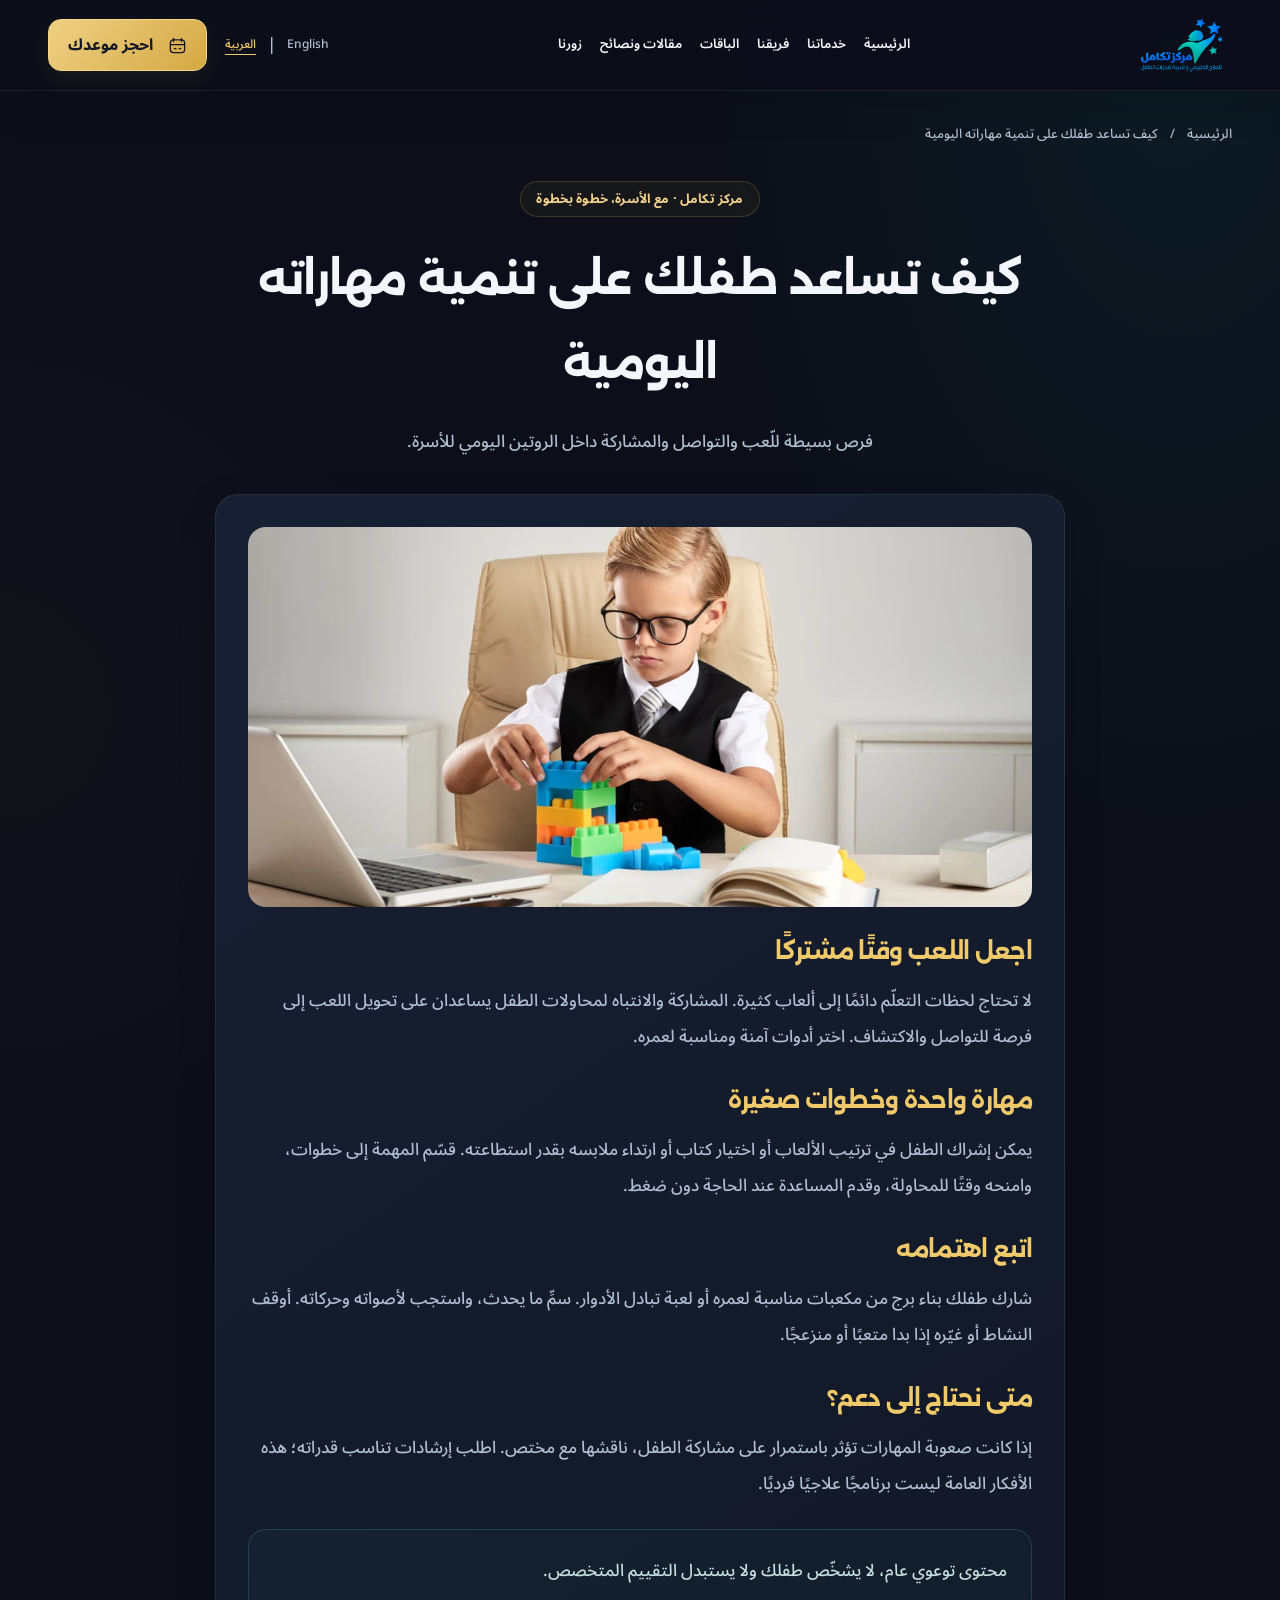
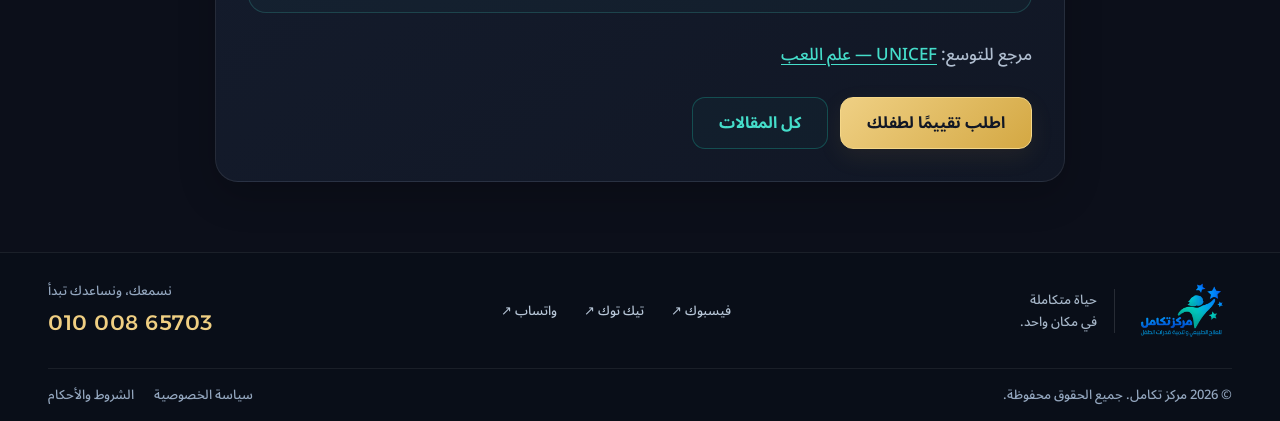
==== commit c23eed02: "update website" ====
--- a/article-daily-skills.html
+++ b/article-daily-skills.html
@@ -32,6 +32,8 @@
   <link href="https://fonts.googleapis.com/css2?family=Alexandria:wght@400;500;600;700;800&family=Noto+Sans+Arabic:wght@400;500;600;700&display=swap" rel="stylesheet">
   <link rel="stylesheet" href="assets/css/style.css">
   <link rel="stylesheet" href="assets/css/theme.css">
+  <script src="assets/js/translations.js" defer></script>
+  <script src="assets/js/i18n.js" defer></script>
   <script src="assets/js/script.js" defer></script>
 </head>
 <body>
@@ -73,6 +75,6 @@
       <nav class="desktop-nav" aria-label="القائمة الرئيسية"><a href="index.html#home" data-i18n="home">الرئيسية</a><a href="index.html#services" data-i18n="services">خدماتنا</a><a href="index.html#team" data-i18n="team">فريقنا</a><a href="packages.html" data-i18n="packages">الباقات</a><a href="index.html#articles" data-i18n="articles">مقالات ونصائح</a><a href="index.html#visit" data-i18n="visit">زورنا</a></nav>
       <div class="header-actions"><div class="language-switch" role="group" aria-label="لغة الواجهة / Interface language"><button type="button" data-language="ar" lang="ar" aria-pressed="true">العربية</button><span aria-hidden="true">|</span><button type="button" data-language="en" lang="en" aria-pressed="false">English</button></div><button class="btn btn-primary btn-small" data-book><svg><use href="#i-calendar"/></svg><span data-i18n="book">احجز موعدك</span></button></div>
     </div>
-  <nav class="mobile-extra-nav" aria-label="صفحات المركز"><a href="packages.html" data-i18n="packages">الباقات</a><a href="index.html#articles" data-i18n="articles">مقالات ونصائح</a><a href="index.html#team" data-i18n="team">فريقنا</a></nav></header><p class="language-notice container" lang="en" dir="ltr" hidden>English interface preview. Clinical information and articles are currently available in Arabic.</p>
+  <nav class="mobile-extra-nav" aria-label="صفحات المركز"><a href="packages.html" data-i18n="packages">الباقات</a><a href="index.html#articles" data-i18n="articles">مقالات ونصائح</a><a href="index.html#team" data-i18n="team">فريقنا</a></nav></header>
 
-  <main id="main" class="content-page container" lang="ar" dir="rtl"><nav class="breadcrumbs" aria-label="مسار الصفحة"><a href="index.html">الرئيسية</a><span aria-hidden="true">/</span><span>كيف تساعد طفلك على تنمية مهاراته اليومية</span></nav><header class="page-intro"><span class="eyebrow">مركز تكامل · مع الأسرة، خطوة بخطوة</span><h1>كيف تساعد طفلك على تنمية مهاراته اليومية</h1><p>فرص بسيطة للّعب والتواصل والمشاركة داخل الروتين اليومي للأسرة.</p></header><article class="prose-panel"><img class="article-cover" src="assets/images/تنمية المهارات وصعوبات التعلّم.webp" alt="كيف تساعد طفلك على تنمية مهاراته اليومية" width="800" height="533"><section><h2>اجعل اللعب وقتًا مشتركًا</h2><p>لا تحتاج لحظات التعلّم دائمًا إلى ألعاب كثيرة. المشاركة والانتباه لمحاولات الطفل يساعدان على تحويل اللعب إلى فرصة للتواصل والاكتشاف. اختر أدوات آمنة ومناسبة لعمره.</p></section><section><h2>مهارة واحدة وخطوات صغيرة</h2><p>يمكن إشراك الطفل في ترتيب الألعاب أو اختيار كتاب أو ارتداء ملابسه بقدر استطاعته. قسّم المهمة إلى خطوات، وامنحه وقتًا للمحاولة، وقدم المساعدة عند الحاجة دون ضغط.</p></section><section><h2>اتبع اهتمامه</h2><p>شارك طفلك بناء برج من مكعبات مناسبة لعمره أو لعبة تبادل الأدوار. سمِّ ما يحدث، واستجب لأصواته وحركاته. أوقف النشاط أو غيّره إذا بدا متعبًا أو منزعجًا.</p></section><section><h2>متى نحتاج إلى دعم؟</h2><p>إذا كانت صعوبة المهارات تؤثر باستمرار على مشاركة الطفل، ناقشها مع مختص. اطلب إرشادات تناسب قدراته؛ هذه الأفكار العامة ليست برنامجًا علاجيًا فرديًا.</p></section><aside class="info-panel">محتوى توعوي عام، لا يشخّص طفلك ولا يستبدل التقييم المتخصص.</aside><p class="article-source">مرجع للتوسع: <a href="https://www.unicef.org/parenting/child-care/science-of-play" target="_blank" rel="noopener noreferrer">UNICEF — علم اللعب</a></p><div class="page-actions"><button class="btn btn-primary" data-book>اطلب تقييمًا لطفلك</button><a class="btn btn-outline" href="index.html#articles">كل المقالات</a></div></article></main><footer class="site-footer"><div class="container footer-top"><a class="brand" href="index.html#home"><img src="assets/images/logo.webp" width="100" height="67" alt="مركز تكامل"><span class="footer-slogan">حياة متكاملة<br>في مكان واحد.</span></a><div class="footer-social"><a href="https://www.facebook.com/profile.php?id=100064172256756" target="_blank" rel="noopener noreferrer">فيسبوك ↗</a><a href="https://tiktok.com/@drminareda" target="_blank" rel="noopener noreferrer">تيك توك ↗</a><a href="https://wa.me/201068681114" target="_blank" rel="noopener noreferrer">واتساب ↗</a></div><a class="footer-phone" href="tel:01000865703"><small>نسمعك، ونساعدك تبدأ</small><strong dir="ltr">010 008 65703</strong></a></div><div class="container footer-bottom"><span>© <span id="year">2026</span> مركز تكامل. جميع الحقوق محفوظة.</span><span class="footer-legal"><a href="privacy.html" data-i18n="privacy">سياسة الخصوصية</a><a href="terms.html" data-i18n="terms">الشروط والأحكام</a></span></div></footer><nav class="mobile-dock" aria-label="الوصول السريع"><a href="index.html#home" class="dock-item"><svg><use href="#i-heart"/></svg><span>الرئيسية</span></a><a href="index.html#services" class="dock-item"><svg><use href="#i-puzzle"/></svg><span>الخدمات</span></a><button class="dock-book" data-book><svg><use href="#i-calendar"/></svg>احجز موعدك</button><a href="index.html#visit" class="dock-item"><svg><use href="#i-pin"/></svg><span>الموقع</span></a><a href="tel:01000865703" class="dock-item"><svg><use href="#i-phone"/></svg><span>اتصل</span></a></nav><dialog lang="ar" dir="rtl" id="booking-dialog" aria-labelledby="booking-title"><div class="dialog-shell"><button class="close-dialog" aria-label="إغلاق"><svg><use href="#i-close"/></svg></button><span class="eyebrow">خطوة صغيرة، نبدأها معًا</span><h2 id="booking-title">نرتّب أول زيارة؟</h2><div class="booking-progress" aria-label="خطوات طلب الموعد"><span class="current" id="progress-one">١. تفاصيل الزيارة</span><i></i><span id="progress-two">٢. راجع وأرسل</span></div><form id="booking-form"><label for="parent-name">اسم ولي الأمر <span>*</span></label><input id="parent-name" name="parent" autocomplete="name" placeholder="الاسم الذي تحب أن نناديك به" required maxlength="70"><label for="booking-service">الخدمة المطلوبة <span>*</span></label><select id="booking-service" name="service" required><option value="تقييم أولي / أحتاج مساعدة في الاختيار">تقييم أولي / أحتاج مساعدة في الاختيار</option></select><div class="form-columns"><div><label for="preferred-date">يوم مفضّل <small>اختياري</small></label><input id="preferred-date" name="date" type="date"></div><div><label for="preferred-period">الفترة المفضّلة</label><select id="preferred-period" name="period"><option value="أي وقت مناسب">أي وقت مناسب</option><option>صباحًا</option><option>مساءً</option></select></div></div><p class="form-note"><svg><use href="#i-chat"/></svg>هنجهّز رسالة واتساب بالتفاصيل. الموعد يتأكد بعد رد المركز.</p><button class="btn btn-primary full-width" type="submit">مراجعة طلب الموعد <svg><use href="#i-arrow"/></svg></button><p class="privacy-note">بياناتك لا تُحفظ في الموقع. تُشارك مع المركز عند إرسالك الرسالة عبر واتساب.</p></form><div id="booking-review" hidden><div class="review-card" id="review-summary"></div><p class="form-note">راجع التفاصيل، ثم افتح واتساب واضغط إرسال لإتمام طلبك. الموعد المفضّل ليس حجزًا مؤكدًا.</p><a class="btn btn-primary full-width" id="whatsapp-send" target="_blank" rel="noopener noreferrer">افتح واتساب لإرسال الطلب <svg><use href="#i-arrow"/></svg></a><button class="text-button review-back" id="review-back">تعديل التفاصيل</button></div><a class="booking-phone" href="tel:01000865703">تفضّل المكالمة؟ <span dir="ltr">010 008 65703</span></a></div></dialog><div class="toast" id="toast" role="status"></div><noscript><p class="container">للحجز اتصل على <a href="tel:01000865703">01000865703</a>.</p></noscript></body></html>+  <main id="main" class="content-page container" lang="ar" dir="rtl"><nav class="breadcrumbs" aria-label="مسار الصفحة"><a href="index.html">الرئيسية</a><span aria-hidden="true">/</span><span>كيف تساعد طفلك على تنمية مهاراته اليومية</span></nav><header class="page-intro"><span class="eyebrow">مركز تكامل · مع الأسرة، خطوة بخطوة</span><h1>كيف تساعد طفلك على تنمية مهاراته اليومية</h1><p>فرص بسيطة للّعب والتواصل والمشاركة داخل الروتين اليومي للأسرة.</p></header><article class="prose-panel"><img class="article-cover" src="assets/images/تنمية المهارات وصعوبات التعلّم.webp" alt="كيف تساعد طفلك على تنمية مهاراته اليومية" width="800" height="533"><section><h2>اجعل اللعب وقتًا مشتركًا</h2><p>لا تحتاج لحظات التعلّم دائمًا إلى ألعاب كثيرة. المشاركة والانتباه لمحاولات الطفل يساعدان على تحويل اللعب إلى فرصة للتواصل والاكتشاف. اختر أدوات آمنة ومناسبة لعمره.</p></section><section><h2>مهارة واحدة وخطوات صغيرة</h2><p>يمكن إشراك الطفل في ترتيب الألعاب أو اختيار كتاب أو ارتداء ملابسه بقدر استطاعته. قسّم المهمة إلى خطوات، وامنحه وقتًا للمحاولة، وقدم المساعدة عند الحاجة دون ضغط.</p></section><section><h2>اتبع اهتمامه</h2><p>شارك طفلك بناء برج من مكعبات مناسبة لعمره أو لعبة تبادل الأدوار. سمِّ ما يحدث، واستجب لأصواته وحركاته. أوقف النشاط أو غيّره إذا بدا متعبًا أو منزعجًا.</p></section><section><h2>متى نحتاج إلى دعم؟</h2><p>إذا كانت صعوبة المهارات تؤثر باستمرار على مشاركة الطفل، ناقشها مع مختص. اطلب إرشادات تناسب قدراته؛ هذه الأفكار العامة ليست برنامجًا علاجيًا فرديًا.</p></section><aside class="info-panel">محتوى توعوي عام، لا يشخّص طفلك ولا يستبدل التقييم المتخصص.</aside><p class="article-source">مرجع للتوسع: <a href="https://www.unicef.org/parenting/child-care/science-of-play" target="_blank" rel="noopener noreferrer">UNICEF — علم اللعب</a></p><div class="page-actions"><button class="btn btn-primary" data-book>اطلب تقييمًا لطفلك</button><a class="btn btn-outline" href="index.html#articles">كل المقالات</a></div></article></main><footer class="site-footer"><div class="container footer-top"><a class="brand" href="index.html#home"><img src="assets/images/logo.webp" width="100" height="67" alt="مركز تكامل"><span class="footer-slogan">حياة متكاملة<br>في مكان واحد.</span></a><div class="footer-social"><a href="https://www.facebook.com/profile.php?id=100064172256756" target="_blank" rel="noopener noreferrer">فيسبوك ↗</a><a href="https://tiktok.com/@drminareda" target="_blank" rel="noopener noreferrer">تيك توك ↗</a><a href="https://wa.me/201068681114" target="_blank" rel="noopener noreferrer">واتساب ↗</a></div><a class="footer-phone" href="tel:01000865703"><small>نسمعك، ونساعدك تبدأ</small><strong dir="ltr">010 008 65703</strong></a></div><div class="container footer-bottom"><span>© <span id="year">2026</span> مركز تكامل. جميع الحقوق محفوظة.</span><span class="footer-legal"><a href="privacy.html" data-i18n="privacy">سياسة الخصوصية</a><a href="terms.html" data-i18n="terms">الشروط والأحكام</a></span></div></footer><nav class="mobile-dock" aria-label="الوصول السريع"><a href="index.html#home" class="dock-item"><svg><use href="#i-heart"/></svg><span>الرئيسية</span></a><a href="index.html#services" class="dock-item"><svg><use href="#i-puzzle"/></svg><span>الخدمات</span></a><button class="dock-book" data-book><svg><use href="#i-calendar"/></svg>احجز موعدك</button><a href="index.html#visit" class="dock-item"><svg><use href="#i-pin"/></svg><span>الموقع</span></a><a href="tel:01000865703" class="dock-item"><svg><use href="#i-phone"/></svg><span>اتصل</span></a></nav><dialog lang="ar" dir="rtl" id="booking-dialog" aria-labelledby="booking-title"><div class="dialog-shell"><button class="close-dialog" aria-label="إغلاق"><svg><use href="#i-close"/></svg></button><span class="eyebrow">خطوة صغيرة، نبدأها معًا</span><h2 id="booking-title">نرتّب أول زيارة؟</h2><div class="booking-progress" aria-label="خطوات طلب الموعد"><span class="current" id="progress-one">١. تفاصيل الزيارة</span><i></i><span id="progress-two">٢. راجع وأرسل</span></div><form id="booking-form"><label for="parent-name">اسم ولي الأمر <span>*</span></label><input id="parent-name" name="parent" autocomplete="name" placeholder="الاسم الذي تحب أن نناديك به" required maxlength="70"><label for="child-age">سن الطفل <span>*</span></label><input id="child-age" name="childAge" placeholder="مثال: 4 سنوات أو 8 شهور" required maxlength="60" autocomplete="off"><label for="booking-location">المدينة / مكان الإقامة <span>*</span></label><select id="booking-location" name="location" required><option value="" disabled selected hidden>اختر المدينة</option><option>دمنهور</option><option>بجانب دمنهور</option><option>الإسكندرية</option><option>القاهرة</option><option>محافظات أخرى</option><option>خارج مصر</option></select><div id="governorate-field" hidden><label for="other-governorate">المحافظة / المدينة <span>*</span></label><input id="other-governorate" name="otherGovernorate" placeholder="اكتب اسم المحافظة أو المدينة" maxlength="60" autocomplete="off"></div><div id="country-field" hidden><label for="outside-country">من أي دولة؟ <span>*</span></label><input id="outside-country" name="country" placeholder="اكتب اسم الدولة" maxlength="60" autocomplete="off"></div><label for="booking-service">الخدمة المطلوبة <span>*</span></label><select id="booking-service" name="service" required><option value="تقييم أولي / أحتاج مساعدة في الاختيار">تقييم أولي / أحتاج مساعدة في الاختيار</option></select><div class="form-columns"><div><label for="preferred-date">يوم مفضّل <small>اختياري</small></label><input id="preferred-date" name="date" type="date"></div><div><label for="preferred-period">الفترة المفضّلة</label><select id="preferred-period" name="period"><option value="أي وقت مناسب">أي وقت مناسب</option><option>صباحًا</option><option>مساءً</option></select></div></div><p class="form-note"><svg><use href="#i-chat"/></svg>هنجهّز رسالة واتساب بالتفاصيل. الموعد يتأكد بعد رد المركز.</p><button class="btn btn-primary full-width" type="submit">مراجعة طلب الموعد <svg><use href="#i-arrow"/></svg></button><p class="privacy-note">بياناتك لا تُحفظ في الموقع. تُشارك مع المركز عند إرسالك الرسالة عبر واتساب.</p></form><div id="booking-review" hidden><div class="review-card" id="review-summary"></div><p class="form-note">راجع التفاصيل، ثم افتح واتساب واضغط إرسال لإتمام طلبك. الموعد المفضّل ليس حجزًا مؤكدًا.</p><a class="btn btn-primary full-width" id="whatsapp-send" target="_blank" rel="noopener noreferrer">افتح واتساب لإرسال الطلب <svg><use href="#i-arrow"/></svg></a><button class="text-button review-back" id="review-back">تعديل التفاصيل</button></div><a class="booking-phone" href="tel:01000865703">تفضّل المكالمة؟ <span dir="ltr">010 008 65703</span></a></div></dialog><div class="toast" id="toast" role="status"></div><noscript><p class="container">للحجز اتصل على <a href="tel:01000865703">01000865703</a>.</p></noscript></body></html>
--- a/assets/css/style.css
+++ b/assets/css/style.css
@@ -179,11 +179,13 @@
  .team-carousel-dots button{width:34px;height:44px;padding:0;display:grid;place-items:center}
  .team-carousel-dots button:after{content:'';width:7px;height:7px;border-radius:9px;background:#b8c9d9;transition:width .2s,background .2s}
  .team-carousel-dots button[aria-current=true]:after{width:22px;background:var(--blue)}
+ .team-carousel-dots.dots-compact button{width:18px}
  .team-swipe-hint{grid-column:1/-1;text-align:center;font-size:13px;color:var(--muted);font-weight:600}
 }
 @media(max-width:359px){
  .service-grid{gap:9px}.service-card-body{padding:12px 10px}.service-card h3{font-size:14px}.service-card p{font-size:12px}.service-card .text-button{font-size:11px}
  .team-grid .doctor-photo,.team-grid .doctor-placeholder{height:220px}
+ .team-carousel-dots.dots-compact button{width:14px}
 }
 @media(prefers-reduced-motion:reduce){.team-grid{scroll-behavior:auto}}
 /* Shared content-page layout and accessible interface controls. */
--- a/assets/css/theme.css
+++ b/assets/css/theme.css
@@ -55,6 +55,13 @@
 .feedback-source{display:flex;align-items:center;gap:7px;color:var(--teal);font-size:12px;font-weight:600}.feedback-source svg{width:16px;height:16px}
 .testimonial-card blockquote{font-size:16px;font-weight:500;line-height:2.1;color:#c1cede;margin:18px 0 26px;flex:1}
 .testimonial-card h3{font-size:17px;color:#efd088;margin:0 0 8px}.testimonial-card a{font-size:12px;color:#96aabf;padding:8px}.testimonial-card a:hover{color:var(--teal)}
+/* Facebook reviews CTA — a quiet continuation of the testimonials section. */
+.feedback-cta{display:flex;flex-direction:column;align-items:center;text-align:center;gap:10px;margin-top:24px;padding:30px 25px;border:1px solid #d4a84330;border-radius:25px;background:linear-gradient(155deg,#172033ed,#0f1624f5);box-shadow:0 14px 38px #0003}
+.feedback-cta h3{font-size:20px;color:#efd088;margin:0}
+.feedback-cta p{font-size:16px;line-height:1.9;color:#c1cede;margin:0;max-width:640px}
+.feedback-cta .btn{margin-top:8px;gap:10px}
+.feedback-cta .btn svg{width:19px;height:19px}
+@media(max-width:760px){.feedback-cta{padding:24px 18px;gap:8px;margin-top:18px}.feedback-cta h3{font-size:18px}.feedback-cta p{font-size:15px}.feedback-cta .btn{width:100%;margin-top:4px}}
 .visit-section{border-top:1px solid #ffffff0d}.visit-layout{padding:30px;border:1px solid #ffffff14;border-radius:28px;background:linear-gradient(135deg,#172033aa,#0f1624cc);box-shadow:0 18px 50px #0003}
 .visit-info h3{color:#f1d18b}.visit-info p{color:#bfccdc}.visit-info .eyebrow{color:var(--teal);background:#18bba708;border-color:#18bba728}.map-shell{border-color:#ffffff1c;background:#172033}.map-label{background:#101827f2;border:1px solid #ffffff24;color:#efd59d;box-shadow:0 10px 30px #0005}
 .start-banner{border:1px solid #18bba732;background:linear-gradient(120deg,#14302c,#142034 70%);box-shadow:0 18px 45px #0003}.start-banner:after{border-color:#18bba715;box-shadow:0 0 0 35px #18bba705,0 0 0 36px #18bba710}.start-banner h2{color:white}.start-banner .eyebrow{color:#81dfcb;border-color:#18bba737;background:#18bba70b}.banner-mark{color:#55cbbb}.banner-action>span{color:#b1c4d2}
@@ -355,3 +362,45 @@
  .article-card h3{font-size:19px}
 }
 @media(prefers-reduced-motion:reduce){body .btn,body .dock-book,.text-button{transition:none}body .btn:hover,body .dock-book:hover{transform:none}}
+/* English uses the same components and palette, with natural reading direction. */
+html[lang=en] body{font-family:Arial,Helvetica,sans-serif}
+html[lang=en] h1,html[lang=en] h2,html[lang=en] h3,html[lang=en] .btn{font-family:Arial,Helvetica,sans-serif;letter-spacing:normal}
+html[lang=en] .hero h1{line-height:1.35}
+html[lang=en] .section-head h2,html[lang=en] .page-intro h1{line-height:1.5}
+html[lang=en] .hero-description,html[lang=en] .section-description{line-height:1.85}
+html[dir=ltr] .brand-caption,html[dir=ltr] .footer-slogan{text-align:left}
+html[dir=ltr] .service-card,html[dir=ltr] .service-detail-section{text-align:left}
+html[dir=ltr] .service-motif{left:auto;right:18px}
+html[dir=ltr] .close-dialog{left:auto;right:16px}
+html[dir=ltr] .dialog-shell>.eyebrow{padding-right:32px;padding-left:12px}
+html[dir=ltr] .hero-kite{right:20px;left:auto}
+html[dir=ltr] .hero-cloud{right:10px;left:auto}
+html[dir=ltr] .hero-blocks{right:18px;left:auto}
+html[dir=ltr] .hero-actions svg,html[dir=ltr] .text-button>svg,html[dir=ltr] .btn>svg:has(use[href="#i-arrow"]){transform:rotate(180deg)}
+html[lang=en] .desktop-nav{gap:14px}
+@media(max-width:1100px) and (min-width:761px){html[lang=en] .desktop-nav{gap:9px;font-size:12px}html[lang=en] .header-inner{gap:8px}html[lang=en] .site-header .brand img{width:75px}}
+@media(max-width:760px){html[lang=en] .service-card h3{font-size:15px;line-height:1.55}html[lang=en] .service-card p{line-height:1.65}html[lang=en] .hero h1{font-size:clamp(30px,8vw,42px)}html[lang=en] .dock-book{font-size:12px}html[lang=en] .mobile-extra-nav{gap:22px}html[lang=en] .site-header .btn-small{font-size:11px}}
+html[dir=ltr] .team-grid .doctor-card{direction:ltr}
+html[dir=ltr] .review-row strong,html[dir=ltr] .footer-phone{text-align:left}
+html[dir=ltr] .service-card .text-button{text-align:left}
+html[dir=ltr] .clinic-caption a svg{transform:rotate(180deg)}
+
+/* Consultation and training requests */
+.hero-slides .hero-image{opacity:0;visibility:hidden;transition:opacity .8s ease,visibility .8s ease;mix-blend-mode:normal}
+.hero-slides .hero-image.is-active{opacity:1;visibility:visible}
+.lead-section{padding-top:62px}
+.training-section{background:radial-gradient(ellipse at 50% 0,#18bba70a,transparent 65%),#0e1421;border-block:1px solid #ffffff0c}
+.consultation-grid{display:grid;grid-template-columns:repeat(3,minmax(0,1fr));gap:16px;margin-bottom:24px}
+.consultation-card,.lead-form{background:linear-gradient(155deg,#172033eb,#0f1624f5);border:1px solid #ffffff1b;box-shadow:0 14px 38px #0003;border-radius:23px}
+.consultation-card{padding:25px;min-width:0}.consultation-number{color:var(--teal);font:700 15px var(--heading)}
+.consultation-card h3{font-size:20px;color:var(--gold-light);margin:13px 0 9px}.consultation-card p{color:#c1cede;font-size:16px;line-height:1.9}
+.lead-form{padding:30px;max-width:1000px;margin-inline:auto}.lead-form-heading{display:flex;justify-content:space-between;align-items:end;gap:24px;padding-bottom:18px;border-bottom:1px solid var(--line)}
+.lead-form-heading h3{font-size:25px;margin-top:11px}.lead-form-heading p{color:var(--muted);font-size:15px;line-height:1.8;max-width:330px}
+.lead-fields{display:grid;grid-template-columns:repeat(2,minmax(0,1fr));gap:3px 20px;margin:15px 0}.lead-fields>div{min-width:0}.lead-fields label{font-size:15px;margin:14px 0 8px}.lead-fields label small{font-size:12px}.lead-fields input,.lead-fields select,.lead-fields textarea{font-size:16px;min-height:50px;padding:11px 14px;border-radius:11px}
+.lead-fields textarea{width:100%;min-width:0;min-height:104px;resize:vertical;color-scheme:dark;background:#101a2a;color:#ecf2fa;border:1px solid #ffffff23;font-family:inherit;line-height:1.8}
+.lead-fields input:focus,.lead-fields select:focus,.lead-fields textarea:focus{outline:2px solid var(--teal);outline-offset:2px}.field-wide{grid-column:1/-1}
+.lead-note{color:#c3e3df;background:#18bba70b;border:1px solid #18bba729;border-radius:11px;padding:12px 15px;font-size:15px;line-height:1.9;margin:16px 0 20px}
+.lead-form>.btn{min-height:52px;padding-inline:24px;font-size:16px}.lead-form .privacy-note{text-align:start;font-size:13px;line-height:1.8}
+.article-card p{font-size:max(15px,1rem)}.footer-slogan,.footer-social,.footer-phone small,.footer-bottom{font-size:13px;line-height:1.7}.btn,.text-button{font-size:max(14px,1rem)}
+@media(max-width:760px){.consultation-grid{grid-template-columns:1fr;gap:11px}.consultation-card{padding:18px 20px}.consultation-card h3{font-size:18px;margin:5px 0}.consultation-card p{font-size:15px}.lead-form{padding:22px 18px}.lead-form-heading{display:block}.lead-form-heading h3{font-size:22px}.lead-form-heading p{max-width:none;margin-top:8px}.lead-fields{grid-template-columns:1fr;gap:0}.lead-fields label{font-size:14px}.lead-note{font-size:14px}.lead-form>.btn{width:100%}.lead-form .privacy-note{font-size:12px}.footer-social{font-size:13px}}
+@media(prefers-reduced-motion:reduce){.hero-slides .hero-image{transition:none}}
